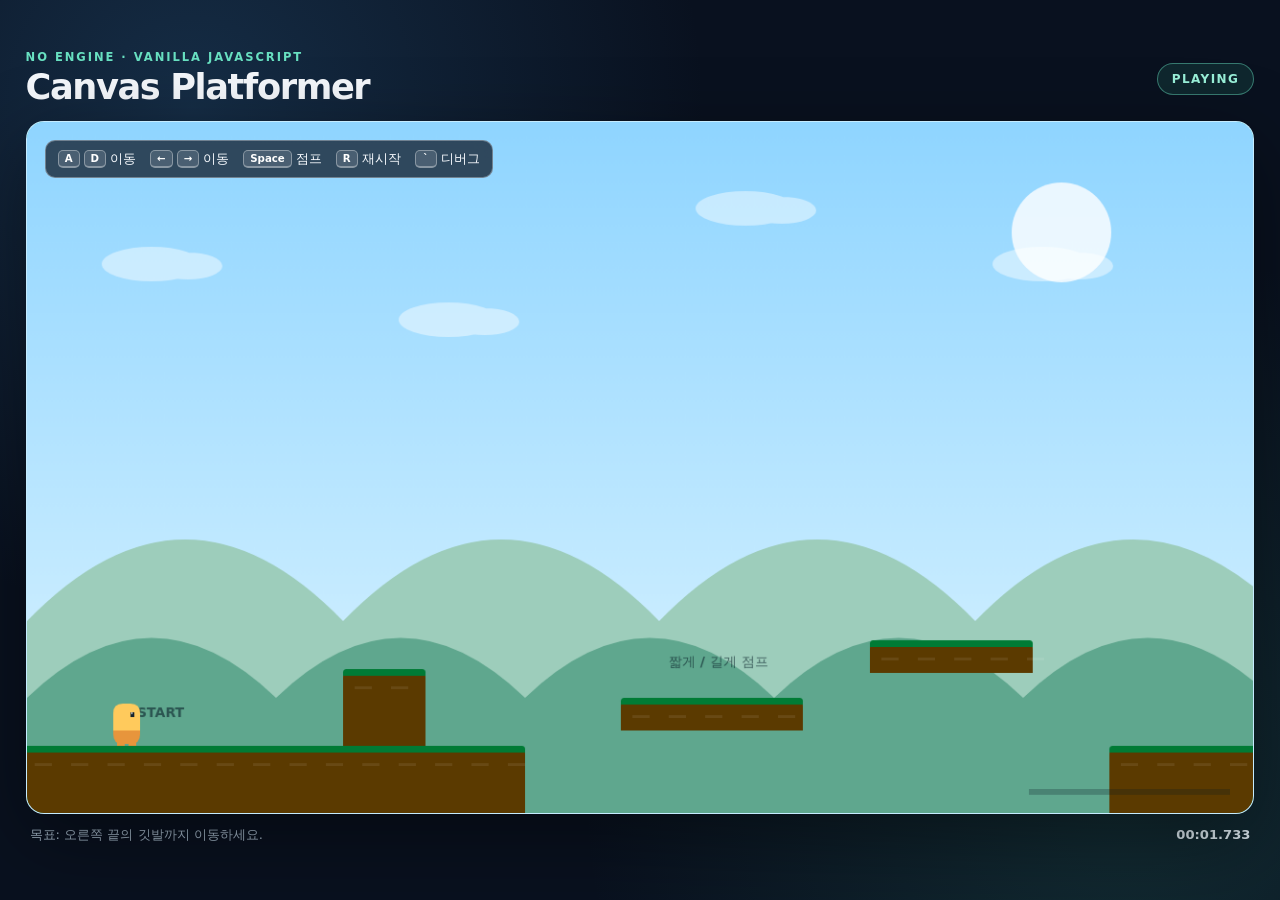
==== index.html @ e7829eac "feat:platformer MVP" ====
<!doctype html>
<html lang="ko">
  <head>
    <meta charset="UTF-8" />
    <meta name="viewport" content="width=device-width, initial-scale=1.0, viewport-fit=cover" />
    <meta
      name="description"
      content="외부 게임 엔진 없이 HTML5 Canvas와 JavaScript로 만든 2D 플랫포머 MVP"
    />
    <title>Canvas Platformer MVP</title>
    <!-- <link rel="stylesheet" href="./styles.css" />
    <script src="./src/game.js" defer></script> -->
  </head>
  <style>
    :root {
  color-scheme: dark;
  font-family:
    Inter, Pretendard, "Noto Sans KR", system-ui, -apple-system, BlinkMacSystemFont,
    "Segoe UI", sans-serif;
  background: #09111f;
  color: #f4f7fb;
  font-synthesis: none;
}

* {
  box-sizing: border-box;
}

html,
body {
  min-width: 320px;
  min-height: 100%;
  margin: 0;
}

body {
  min-height: 100vh;
  display: grid;
  place-items: center;
  overflow-x: hidden;
  overscroll-behavior: none;
  background:
    radial-gradient(circle at 15% 12%, rgb(36 79 117 / 45%), transparent 32rem),
    radial-gradient(circle at 88% 88%, rgb(47 129 113 / 24%), transparent 34rem),
    #09111f;
}

button,
kbd {
  font: inherit;
}

.page-shell {
  width: min(96vw, 1320px);
  padding: 22px 0 28px;
}

.game-header,
.game-footer {
  display: flex;
  align-items: center;
  justify-content: space-between;
  gap: 20px;
}

.game-header {
  margin-bottom: 14px;
}

.game-header h1 {
  margin: 2px 0 0;
  font-size: clamp(1.4rem, 3vw, 2.2rem);
  letter-spacing: -0.04em;
}

.eyebrow {
  margin: 0;
  color: #68e0c1;
  font-size: 0.72rem;
  font-weight: 800;
  letter-spacing: 0.17em;
}

.status-pill {
  min-width: 92px;
  padding: 8px 14px;
  border: 1px solid rgb(104 224 193 / 45%);
  border-radius: 999px;
  color: #9af1d9;
  background: rgb(31 93 83 / 30%);
  font-size: 0.75rem;
  font-weight: 800;
  text-align: center;
  letter-spacing: 0.12em;
}

.status-pill.is-clear {
  border-color: rgb(255 218 106 / 55%);
  color: #ffe88d;
  background: rgb(112 81 17 / 42%);
}

.game-frame {
  position: relative;
  overflow: hidden;
  border: 1px solid rgb(255 255 255 / 13%);
  border-radius: 18px;
  background: #bce9ff;
  box-shadow:
    0 24px 80px rgb(0 0 0 / 42%),
    0 0 0 1px rgb(104 224 193 / 8%) inset;
}

#game {
  display: block;
  width: 100%;
  height: auto;
  aspect-ratio: 16 / 9;
  outline: none;
  image-rendering: auto;
  touch-action: none;
}

#game:focus-visible {
  box-shadow: 0 0 0 3px #68e0c1 inset;
}

.instructions {
  position: absolute;
  left: 18px;
  top: 18px;
  display: flex;
  flex-wrap: wrap;
  gap: 8px 14px;
  max-width: calc(100% - 36px);
  padding: 9px 12px;
  border: 1px solid rgb(255 255 255 / 32%);
  border-radius: 10px;
  color: #f8fbff;
  background: rgb(9 17 31 / 72%);
  backdrop-filter: blur(8px);
  font-size: clamp(0.62rem, 1.2vw, 0.82rem);
  pointer-events: none;
}

.instructions span {
  display: inline-flex;
  align-items: center;
  gap: 4px;
  white-space: nowrap;
}

kbd {
  min-width: 22px;
  padding: 2px 6px;
  border: 1px solid rgb(255 255 255 / 35%);
  border-bottom-width: 2px;
  border-radius: 5px;
  color: #fff;
  background: rgb(255 255 255 / 13%);
  font-size: 0.78em;
  font-weight: 800;
  text-align: center;
}

.debug-panel {
  position: absolute;
  right: 16px;
  top: 16px;
  min-width: 220px;
  margin: 0;
  padding: 12px;
  border: 1px solid rgb(104 224 193 / 42%);
  border-radius: 9px;
  color: #b7ffe9;
  background: rgb(5 15 24 / 82%);
  font: 12px/1.55 ui-monospace, SFMono-Regular, Consolas, monospace;
  pointer-events: none;
}

/*
 * 모바일 조작부는 기본적으로 숨긴다. 아래의 coarse pointer 미디어 쿼리에서
 * 터치 입력 장치일 때만 표시하므로 데스크톱 키보드 UI와 겹치지 않는다.
 */
.mobile-controls {
  display: none;
  position: absolute;
  inset: 0;
  z-index: 5;
  align-items: end;
  justify-content: space-between;
  padding:
    18px
    max(18px, env(safe-area-inset-right))
    max(18px, env(safe-area-inset-bottom))
    max(18px, env(safe-area-inset-left));
  pointer-events: none;
  touch-action: none;
  user-select: none;
  -webkit-user-select: none;
  -webkit-touch-callout: none;
}

/* 왼쪽과 오른쪽 버튼을 한 손으로 누를 수 있게 묶는다. */
.mobile-direction {
  display: flex;
  gap: 12px;
  pointer-events: auto;
}

/* 모든 터치 버튼이 공유하는 크기와 눌림 피드백이다. */
.touch-button {
  display: grid;
  width: clamp(56px, 14vw, 84px);
  height: clamp(56px, 14vw, 84px);
  place-items: center;
  padding: 0;
  border: 2px solid rgb(255 255 255 / 52%);
  border-radius: 50%;
  color: #fff;
  background: rgb(9 17 31 / 66%);
  box-shadow:
    0 6px 18px rgb(0 0 0 / 22%),
    0 0 0 1px rgb(255 255 255 / 10%) inset;
  font-size: clamp(1.25rem, 5vw, 2rem);
  font-weight: 900;
  line-height: 1;
  pointer-events: auto;
  touch-action: none;
  user-select: none;
  -webkit-user-select: none;
}

/* :active뿐 아니라 포인터 캡처 중에도 JavaScript가 같은 스타일을 유지한다. */
.touch-button:active,
.touch-button.is-pressed {
  border-color: #9af1d9;
  background: rgb(31 111 94 / 82%);
  transform: scale(0.92);
}

.touch-jump {
  color: #07140f;
  background: rgb(104 224 193 / 88%);
  font-size: clamp(0.72rem, 3vw, 1rem);
  letter-spacing: 0.05em;
}

/* 재시작은 오조작을 줄이기 위해 이동·점프 버튼보다 작고 위에 배치한다. */
.touch-restart {
  position: absolute;
  right: max(18px, env(safe-area-inset-right));
  top: max(18px, env(safe-area-inset-top));
  width: clamp(42px, 10vw, 58px);
  height: clamp(42px, 10vw, 58px);
  font-size: clamp(1rem, 4vw, 1.5rem);
}

.clear-screen {
  position: absolute;
  inset: 0;
  display: grid;
  place-items: center;
  padding: 24px;
  background: rgb(5 15 24 / 58%);
  backdrop-filter: blur(5px);
  z-index: 10;
}

.clear-screen[hidden] {
  display: none;
}

.clear-card {
  width: min(92%, 420px);
  padding: 30px;
  border: 1px solid rgb(255 255 255 / 24%);
  border-radius: 18px;
  background: linear-gradient(145deg, rgb(17 35 49 / 95%), rgb(9 20 34 / 95%));
  box-shadow: 0 24px 80px rgb(0 0 0 / 45%);
  text-align: center;
}

.clear-kicker {
  margin: 0;
  color: #68e0c1;
  font-size: 0.72rem;
  font-weight: 900;
  letter-spacing: 0.18em;
}

.clear-card h2 {
  margin: 8px 0 4px;
  font-size: clamp(1.8rem, 5vw, 2.8rem);
  letter-spacing: -0.04em;
}

.clear-card p {
  margin: 0 0 22px;
  color: #c6d5df;
}

.clear-card button {
  width: 100%;
  padding: 12px 18px;
  border: 0;
  border-radius: 10px;
  color: #07140f;
  background: #68e0c1;
  font-weight: 900;
  cursor: pointer;
  transition: transform 120ms ease, background 120ms ease;
}

.clear-card button:hover {
  background: #87edd3;
  transform: translateY(-1px);
}

.clear-card button:focus-visible {
  outline: 3px solid #fff;
  outline-offset: 3px;
}

.clear-card small {
  display: block;
  margin-top: 14px;
  color: #8fa6b5;
}

.game-footer {
  padding: 12px 4px 0;
  color: #9fb1c1;
  font-size: 0.82rem;
}

#run-time {
  color: #d9e6ed;
  font-variant-numeric: tabular-nums;
  font-weight: 700;
}

@media (max-width: 720px) {
  .page-shell {
    width: 100vw;
    padding: 14px 10px 18px;
  }

  .game-header {
    padding: 0 2px;
  }

  .game-frame {
    border-radius: 12px;
  }

  .instructions {
    left: 8px;
    top: 8px;
    gap: 5px 9px;
    max-width: calc(100% - 16px);
    padding: 6px 8px;
  }

  .instructions span:nth-child(2),
  .instructions span:nth-child(5) {
    display: none;
  }

  .game-footer {
    align-items: flex-start;
  }
}

/* 손가락 터치를 주 입력으로 사용하는 모바일·태블릿에서 조작 버튼을 표시한다. */
@media (hover: none), (pointer: coarse) {
  body {
    /* 모바일 주소창 변화에도 화면을 채우도록 동적 뷰포트 높이를 사용한다. */
    min-height: 100dvh;
  }

  .instructions {
    display: none;
  }

  .mobile-controls {
    display: flex;
  }

  .game-footer {
    padding-inline:
      max(4px, env(safe-area-inset-left))
      max(4px, env(safe-area-inset-right));
  }
}

/* 가로 화면 높이가 낮은 휴대폰에서는 헤더를 줄여 게임 영역을 더 확보한다. */
@media (hover: none) and (orientation: landscape) and (max-height: 560px) {
  body {
    display: block;
  }

  .page-shell {
    width: 100vw;
    padding: 4px max(6px, env(safe-area-inset-right)) 4px max(6px, env(safe-area-inset-left));
  }

  .game-header,
  .game-footer {
    display: none;
  }

  .game-frame {
    /* 화면 높이를 기준으로 16:9 너비를 계산해 Canvas가 찌그러지지 않게 한다. */
    width: min(100%, calc((100dvh - 8px) * 16 / 9));
    margin-inline: auto;
    border-radius: 10px;
  }
}

@media (prefers-reduced-motion: reduce) {
  *,
  *::before,
  *::after {
    scroll-behavior: auto !important;
    transition-duration: 0.01ms !important;
  }
}

  </style>
  <body>
    <main class="page-shell">
      <header class="game-header">
        <div>
          <p class="eyebrow">NO ENGINE · VANILLA JAVASCRIPT</p>
          <h1>Canvas Platformer</h1>
        </div>
        <div class="status-pill" id="status-pill" aria-live="polite">PLAYING</div>
      </header>

      <section class="game-frame" aria-label="2D 플랫포머 게임">
        <canvas
          id="game"
          width="1280"
          height="720"
          tabindex="0"
          aria-label="게임 화면. A와 D 또는 방향키로 이동하고 Space로 점프합니다."
        >
          이 브라우저는 Canvas를 지원하지 않습니다.
        </canvas>

        <div id="instructions" class="instructions" aria-hidden="true">
          <span><kbd>A</kbd><kbd>D</kbd> 이동</span>
          <span><kbd>←</kbd><kbd>→</kbd> 이동</span>
          <span><kbd>Space</kbd> 점프</span>
          <span><kbd>R</kbd> 재시작</span>
          <span><kbd>`</kbd> 디버그</span>
        </div>

        <pre id="debug" class="debug-panel" hidden></pre>

        <!--
          모바일 전용 터치 조작부다. 데스크톱에서는 CSS로 숨기고,
          터치 입력 장치에서만 왼쪽·오른쪽·점프·재시작 버튼을 표시한다.
        -->
        <div id="mobile-controls" class="mobile-controls" aria-label="모바일 게임 조작">
          <div class="mobile-direction" aria-label="이동 조작">
            <button
              class="touch-button touch-direction"
              type="button"
              data-action="left"
              aria-label="왼쪽으로 이동"
            >
              ←
            </button>
            <button
              class="touch-button touch-direction"
              type="button"
              data-action="right"
              aria-label="오른쪽으로 이동"
            >
              →
            </button>
          </div>

          <button
            class="touch-button touch-restart"
            type="button"
            data-action="restart"
            aria-label="스테이지 재시작"
          >
            ↻
          </button>

          <button
            class="touch-button touch-jump"
            type="button"
            data-action="jump"
            aria-label="점프"
          >
            JUMP
          </button>
        </div>

        <div id="clear-screen" class="clear-screen" hidden>
          <div class="clear-card">
            <p class="clear-kicker">STAGE COMPLETE</p>
            <h2>도착했습니다!</h2>
            <p id="clear-time">기록 00:00.000</p>
            <button id="restart-button" type="button">다시 플레이</button>
            <small><kbd>R</kbd> 키로도 재시작할 수 있습니다.</small>
          </div>
        </div>
      </section>

      <footer class="game-footer">
        <span>목표: 오른쪽 끝의 깃발까지 이동하세요.</span>
        <span id="run-time">00:00.000</span>
      </footer>
    </main>
    <script>
      "use strict";

// 선언하지 않은 변수 사용 등 실수를 조기에 찾기 위해 엄격 모드를 사용한다.

// -----------------------------------------------------------------------------
// Configuration
// -----------------------------------------------------------------------------

// Canvas 내부의 논리 해상도다. CSS가 화면에 맞게 확대·축소한다.
const VIEW_WIDTH = 1280;
const VIEW_HEIGHT = 720;

// 물리를 초당 60번 계산하기 위한 한 번의 고정 시간 간격(초)이다.
const FIXED_DT = 1 / 60;

// 탭 복귀 시 밀린 시간을 한꺼번에 처리하는 현상을 막는 최대 프레임 시간이다.
const MAX_FRAME_TIME = 0.25;

// 플레이어 조작감을 결정하는 물리 상수 모음이다. Object.freeze로 실행 중 변경을 막는다.
const PHYSICS = Object.freeze({
  maxRunSpeed: 260, // 최대 수평 속도(px/s)
  groundAcceleration: 2200, // 지상에서 이동 키를 누를 때 가속도(px/s²)
  groundDeceleration: 2600, // 지상에서 이동 키를 놓았을 때 감속도(px/s²)
  airAcceleration: 1400, // 공중에서 방향을 바꿀 때 가속도(px/s²)
  airDeceleration: 700, // 공중에서 이동 키를 놓았을 때 감속도(px/s²)
  jumpVelocity: -520, // 점프 순간의 위쪽 속도. Canvas에서 위쪽은 음수다.
  riseGravity: 1420, // 점프 키를 누른 채 상승할 때 적용할 중력(px/s²)
  fallGravity: 2100, // 낙하 중 적용할 강한 중력(px/s²)
  jumpCutGravity: 3200, // 점프 키를 일찍 놓아 낮은 점프를 만들 때의 중력
  maxFallSpeed: 900, // 지나치게 빠른 낙하와 충돌 통과를 막는 제한 속도
  coyoteTime: 0.1, // 발판을 벗어난 직후에도 점프할 수 있는 시간(초)
  jumpBufferTime: 0.12, // 착지 직전의 점프 입력을 기억하는 시간(초)
});

// Canvas에 그리는 각 요소의 색상 팔레트다.
const COLORS = Object.freeze({
  skyTop: "#8fd5ff", // 하늘 그라데이션 위쪽
  skyBottom: "#def5ff", // 하늘 그라데이션 아래쪽
  farHill: "#9dcdbb", // 멀리 있는 산
  nearHill: "#5fa78e", // 가까이 있는 산
  platform: "#5b3a00", // 발판 윗면
  platformSide: "#5b3a00", // 발판 몸체
  grass: "#007b35", // 발판 위 잔디 선
  player: "#ffca5c", // 플레이어 기본 색
  playerShade: "#e7953c", // 플레이어 그림자와 다리
  playerEye: "#16232c", // 플레이어 눈
  goal: "#ff6f7f", // 도착 깃발
  goalPole: "#f4f7fb", // 도착 깃대
});

// 코드로 작성한 단일 스테이지 데이터다. 모든 좌표는 월드 기준 픽셀이다.
const LEVEL = Object.freeze({
  width: 3420, // 카메라가 이동할 수 있는 전체 월드 너비
  height: VIEW_HEIGHT, // 현재 스테이지의 기준 높이
  spawn: Object.freeze({ x: 90, y: 606 }), // 시작 및 낙사 후 부활 위치
  deathY: 820, // 플레이어 Y 좌표가 이 값을 넘으면 낙사 처리
  goal: Object.freeze({ x: 3290, y: 510, width: 48, height: 140 }), // 클리어 판정 영역

  // 충돌 가능한 지형 목록이다. 각 항목은 축에 정렬된 사각형(AABB)이다.
  platforms: Object.freeze([
    Object.freeze({ x: -80, y: 650, width: 600, height: 120 }),
    Object.freeze({ x: 330, y: 570, width: 86, height: 80 }),
    Object.freeze({ x: 620, y: 600, width: 190, height: 34 }),
    Object.freeze({ x: 880, y: 540, width: 170, height: 34 }),
    Object.freeze({ x: 1130, y: 650, width: 470, height: 120 }),
    Object.freeze({ x: 1425, y: 560, width: 90, height: 90 }),
    Object.freeze({ x: 1680, y: 590, width: 170, height: 34 }),
    Object.freeze({ x: 1930, y: 520, width: 180, height: 34 }),
    Object.freeze({ x: 2190, y: 650, width: 440, height: 120 }),
    Object.freeze({ x: 2480, y: 560, width: 82, height: 90 }),
    Object.freeze({ x: 2710, y: 590, width: 190, height: 34 }),
    Object.freeze({ x: 2980, y: 650, width: 500, height: 120 }),
    Object.freeze({ x: 3130, y: 555, width: 110, height: 30 }),
  ]),
});

// -----------------------------------------------------------------------------
// DOM references
// -----------------------------------------------------------------------------

// 실제 게임 화면을 표시하는 Canvas 요소다.
const canvas = document.querySelector("#game");

// 사각형, 글자, 배경 등을 그릴 Canvas 2D 렌더링 컨텍스트다.
const context = canvas.getContext("2d");

// 디버그 값과 결과 UI를 갱신할 HTML 요소들이다.
const debugPanel = document.querySelector("#debug");
const clearScreen = document.querySelector("#clear-screen");
const clearTime = document.querySelector("#clear-time");
const restartButton = document.querySelector("#restart-button");
const runTime = document.querySelector("#run-time");
const statusPill = document.querySelector("#status-pill");

// 터치 기기에서 표시되는 왼쪽·오른쪽·점프·재시작 버튼의 컨테이너다.
const mobileControls = document.querySelector("#mobile-controls");

if (!context) {
  throw new Error("Canvas 2D API를 사용할 수 없습니다.");
}

// 배경 곡선과 확대된 Canvas가 부드럽게 보이도록 보간을 허용한다.
context.imageSmoothingEnabled = true;

// -----------------------------------------------------------------------------
// Utilities
// -----------------------------------------------------------------------------

/** 숫자를 minimum과 maximum 사이로 제한한다. */
function clamp(value, minimum, maximum) {
  return Math.max(minimum, Math.min(value, maximum));
}

/** 현재 값을 한 번에 maxDelta만큼 목표 값에 가까워지게 한다. */
function moveToward(current, target, maxDelta) {
  if (current < target) return Math.min(current + maxDelta, target);
  if (current > target) return Math.max(current - maxDelta, target);
  return target;
}

/** 두 값 사이를 amount(0~1) 비율로 보간한다. */
function lerp(from, to, amount) {
  return from + (to - from) * amount;
}

/** 위치와 크기를 가진 두 AABB 사각형이 겹치는지 검사한다. */
function overlaps(a, b) {
  return (
    a.x < b.x + b.width &&
    a.x + a.width > b.x &&
    a.y < b.y + b.height &&
    a.y + a.height > b.y
  );
}

/**
 * CanvasRenderingContext2D.roundRect() 없이 둥근 사각형을 채운다.
 * 오래된 모바일 브라우저에서도 동작하며, radius는 숫자 또는
 * [왼쪽 위, 오른쪽 위, 오른쪽 아래, 왼쪽 아래] 배열을 받을 수 있다.
 */
function fillRoundedRect(ctx, x, y, width, height, radius = 0) {
  const radiusValues = Array.isArray(radius)
    ? radius
    : [radius, radius, radius, radius];
  const maximumRadius = Math.min(Math.abs(width), Math.abs(height)) / 2;

  // 빠진 배열 값은 첫 번째 값을 사용하고, 사각형 크기보다 큰 반경은 제한한다.
  const topLeft = clamp(Number(radiusValues[0] ?? 0), 0, maximumRadius);
  const topRight = clamp(Number(radiusValues[1] ?? radiusValues[0] ?? 0), 0, maximumRadius);
  const bottomRight = clamp(Number(radiusValues[2] ?? radiusValues[0] ?? 0), 0, maximumRadius);
  const bottomLeft = clamp(Number(radiusValues[3] ?? radiusValues[1] ?? radiusValues[0] ?? 0), 0, maximumRadius);

  ctx.beginPath();
  ctx.moveTo(x + topLeft, y);
  ctx.lineTo(x + width - topRight, y);
  ctx.quadraticCurveTo(x + width, y, x + width, y + topRight);
  ctx.lineTo(x + width, y + height - bottomRight);
  ctx.quadraticCurveTo(x + width, y + height, x + width - bottomRight, y + height);
  ctx.lineTo(x + bottomLeft, y + height);
  ctx.quadraticCurveTo(x, y + height, x, y + height - bottomLeft);
  ctx.lineTo(x, y + topLeft);
  ctx.quadraticCurveTo(x, y, x + topLeft, y);
  ctx.closePath();
  ctx.fill();
}

/** 밀리초를 화면에 표시할 MM:SS.mmm 문자열로 바꾼다. */
function formatTime(milliseconds) {
  // 음수 시간이 UI에 표시되지 않도록 방어한다.
  const safeMilliseconds = Math.max(0, milliseconds);
  const minutes = Math.floor(safeMilliseconds / 60000);
  const seconds = Math.floor((safeMilliseconds % 60000) / 1000);
  const millis = Math.floor(safeMilliseconds % 1000);

  return `${String(minutes).padStart(2, "0")}:${String(seconds).padStart(2, "0")}.${String(millis).padStart(3, "0")}`;
}

// -----------------------------------------------------------------------------
// Input
// -----------------------------------------------------------------------------

/**
 * 브라우저 키 이벤트를 게임에서 읽기 쉬운 행동 상태로 변환한다.
 * 키 이벤트 안에서는 물리를 계산하지 않고 상태만 기록한다.
 */
class InputState {
  constructor() {
    // 키를 계속 누르고 있는 동안 true인 지속 입력이다.
    this.left = false;
    this.right = false;
    this.jump = false;

    // 한 번의 물리 업데이트에서만 true인 일회성 입력이다.
    this.jumpPressed = false;
    this.jumpReleased = false;
    this.restartPressed = false;
    this.debugPressed = false;

    // 동시에 여러 손가락을 누를 수 있도록 pointerId별 행동과 버튼을 기억한다.
    this.touchPointers = new Map();

    // 이벤트 리스너 안에서도 현재 InputState 객체를 가리키도록 this를 고정한다.
    this.onKeyDown = this.onKeyDown.bind(this);
    this.onKeyUp = this.onKeyUp.bind(this);
    this.clearHeld = this.clearHeld.bind(this);

    // 창이 포커스를 잃으면 입력이 계속 눌린 상태로 남지 않도록 blur도 감시한다.
    window.addEventListener("keydown", this.onKeyDown);
    window.addEventListener("keyup", this.onKeyUp);
    window.addEventListener("blur", this.clearHeld);

    // Pointer Events를 사용하면 터치, 펜, 마우스를 하나의 코드로 처리할 수 있다.
    this.bindTouchControls(mobileControls);
  }

  /** 모바일 조작 버튼의 Pointer Events를 현재 입력 상태에 연결한다. */
  bindTouchControls(container) {
    // 모바일 조작부가 없는 페이지에서도 키보드 입력은 계속 동작하게 한다.
    if (!container) return;

    const buttons = container.querySelectorAll("[data-action]");

    for (const button of buttons) {
      button.addEventListener("pointerdown", (event) => {
        // 손가락 이동이 페이지 스크롤이나 확대 제스처로 전달되지 않게 한다.
        event.preventDefault();

        const action = button.dataset.action;
        const pointerId = event.pointerId;

        // 버튼 밖에서 손가락을 놓아도 pointerup을 받을 수 있게 포인터를 캡처한다.
        button.setPointerCapture(pointerId);
        this.touchPointers.set(pointerId, { action, button });
        button.classList.add("is-pressed");
        button.setAttribute("aria-pressed", "true");

        if (action === "restart") {
          this.restartPressed = true;
          return;
        }

        this.setTouchAction(action, true);
      });

      // pointercancel은 전화 알림이나 시스템 제스처가 터치를 중단한 경우에도 발생한다.
      for (const eventName of ["pointerup", "pointercancel", "lostpointercapture"]) {
        button.addEventListener(eventName, (event) => {
          this.releaseTouchPointer(event.pointerId);
        });
      }

      // 길게 눌렀을 때 브라우저의 우클릭 메뉴가 열리는 것을 막는다.
      button.addEventListener("contextmenu", (event) => event.preventDefault());
    }
  }

  /** 터치 버튼의 지속 입력을 키보드 입력과 같은 left/right/jump 값에 반영한다. */
  setTouchAction(action, pressed) {
    if (action === "left") this.left = pressed;
    if (action === "right") this.right = pressed;

    if (action === "jump") {
      // 점프를 처음 누르는 순간만 jumpPressed를 true로 만들어 중복 점프를 막는다.
      if (pressed && !this.jump) this.jumpPressed = true;
      if (!pressed && this.jump) this.jumpReleased = true;
      this.jump = pressed;
    }
  }

  /** 끝난 손가락 입력을 제거하고 같은 행동을 누르는 다른 손가락이 없으면 키를 놓는다. */
  releaseTouchPointer(pointerId) {
    const pointer = this.touchPointers.get(pointerId);
    if (!pointer) return;

    this.touchPointers.delete(pointerId);

    // 같은 버튼에 다른 손가락이 남아 있으면 지속 입력과 눌림 표시를 유지한다.
    const actionStillHeld = Array.from(this.touchPointers.values())
      .some(({ action }) => action === pointer.action);
    const buttonStillHeld = Array.from(this.touchPointers.values())
      .some(({ button }) => button === pointer.button);

    if (!actionStillHeld && pointer.action !== "restart") {
      this.setTouchAction(pointer.action, false);
    }

    if (!buttonStillHeld) {
      pointer.button.classList.remove("is-pressed");
      pointer.button.setAttribute("aria-pressed", "false");
    }
  }

  /** 실제 키 코드를 게임 행동 이름으로 변환한다. */
  static actionForCode(code) {
    // 여러 키를 같은 행동에 연결할 수 있는 간단한 키 매핑 표다.
    const actions = {
      KeyA: "left",
      ArrowLeft: "left",
      KeyD: "right",
      ArrowRight: "right",
      Space: "jump",
      KeyR: "restart",
      Backquote: "debug",
    };

    return actions[code] ?? null;
  }

  /** 키를 누를 때 지속 입력과 최초 1회 입력을 기록한다. */
  onKeyDown(event) {
    const action = InputState.actionForCode(event.code);
    if (!action) return;

    // 방향키와 Space로 브라우저 페이지가 스크롤되는 것을 막는다.
    event.preventDefault();

    if (action === "left") this.left = true;
    if (action === "right") this.right = true;

    if (action === "jump") {
      if (!this.jump && !event.repeat) this.jumpPressed = true;
      this.jump = true;
    }

    if (action === "restart" && !event.repeat) this.restartPressed = true;
    if (action === "debug" && !event.repeat) this.debugPressed = true;
  }

  /** 키를 놓을 때 지속 입력을 해제한다. */
  onKeyUp(event) {
    const action = InputState.actionForCode(event.code);
    if (!action) return;

    event.preventDefault();

    if (action === "left") this.left = false;
    if (action === "right") this.right = false;

    if (action === "jump") {
      if (this.jump) this.jumpReleased = true;
      this.jump = false;
    }
  }

  /** 탭 전환 등으로 창이 비활성화되면 눌린 키 상태를 모두 해제한다. */
  clearHeld() {
    this.left = false;
    this.right = false;
    this.jump = false;
    this.jumpReleased = true;

    // 창이 비활성화되면 남아 있는 모든 터치 포인터와 버튼 표시도 함께 정리한다.
    for (const { button } of this.touchPointers.values()) {
      button.classList.remove("is-pressed");
      button.setAttribute("aria-pressed", "false");
    }
    this.touchPointers.clear();
  }

  /** 왼쪽은 -1, 정지는 0, 오른쪽은 1인 수평 입력값을 반환한다. */
  get axis() {
    return Number(this.right) - Number(this.left);
  }

  /** 한 물리 프레임에서 소비한 일회성 입력을 초기화한다. */
  finishPhysicsStep() {
    this.jumpPressed = false;
    this.jumpReleased = false;
    this.restartPressed = false;
    this.debugPressed = false;
  }
}

// -----------------------------------------------------------------------------
// Player
// -----------------------------------------------------------------------------

/** 플레이어의 물리 상태, 이동 규칙, 지형 충돌을 관리한다. */
class Player {
  constructor(spawn) {
    // 플레이어 충돌 사각형의 크기다.
    this.width = 28;
    this.height = 44;

    // 1은 오른쪽, -1은 왼쪽을 바라본다는 뜻이다.
    this.facing = 1;
    this.reset(spawn);
  }

  /** 플레이어의 위치와 이동 상태를 지정한 시작점으로 되돌린다. */
  reset(spawn) {
    // 현재 월드 위치다. x, y는 플레이어 사각형의 왼쪽 위 좌표다.
    this.x = spawn.x;
    this.y = spawn.y;

    // 현재와 이전 위치를 보간하여 부드럽게 그릴 때 사용한다.
    this.previousX = this.x;
    this.previousY = this.y;

    // 초당 이동할 픽셀 수를 나타내는 수평·수직 속도다.
    this.velocityX = 0;
    this.velocityY = 0;

    // 바닥에 닿아 있는지 나타내는 충돌 결과다.
    this.grounded = false;

    // 관대한 점프 조작을 위한 남은 허용 시간이다.
    this.coyoteTimer = 0;
    this.jumpBufferTimer = 0;

    // false이면 클리어 연출 중처럼 이동 입력과 물리 이동을 중지한다.
    this.enabled = true;
  }

  /** 현재 물리 값에서 화면 표현용 이동 상태를 계산한다. */
  get state() {
    if (!this.enabled) return "disabled";
    if (!this.grounded && this.velocityY < 0) return "jump";
    if (!this.grounded && this.velocityY >= 0) return "fall";
    if (Math.abs(this.velocityX) > 1) return "run";
    return "idle";
  }

  /** 입력을 속도로 변환하고 중력과 충돌을 적용하는 고정 물리 업데이트다. */
  update(input, platforms, dt) {
    // 렌더링 보간에 사용하도록 이동 전 위치를 보관한다.
    this.previousX = this.x;
    this.previousY = this.y;

    if (!this.enabled) {
      this.velocityX = 0;
      this.velocityY = 0;
      return;
    }

    // 점프를 조금 일찍 눌러도 다음 착지에서 실행되도록 입력을 기억한다.
    if (input.jumpPressed) {
      this.jumpBufferTimer = PHYSICS.jumpBufferTime;
    } else {
      this.jumpBufferTimer = Math.max(this.jumpBufferTimer - dt, 0);
    }

    // 마지막 접지 시점부터 잠시 동안 점프를 허용한다.
    if (this.grounded) {
      this.coyoteTimer = PHYSICS.coyoteTime;
    } else {
      this.coyoteTimer = Math.max(this.coyoteTimer - dt, 0);
    }

    // 저장된 점프 입력과 점프 가능 시간이 모두 남아 있을 때 점프한다.
    if (this.jumpBufferTimer > 0 && (this.grounded || this.coyoteTimer > 0)) {
      this.velocityY = PHYSICS.jumpVelocity;
      this.grounded = false;
      this.jumpBufferTimer = 0;
      this.coyoteTimer = 0;
    }

    // -1, 0, 1 중 하나인 수평 입력 방향이다.
    const inputAxis = input.axis;
    if (inputAxis !== 0) this.facing = inputAxis;

    // 지상/공중 여부와 입력 유무에 따라 가속 또는 감속 값을 선택한다.
    const acceleration = inputAxis === 0
      ? (this.grounded ? PHYSICS.groundDeceleration : PHYSICS.airDeceleration)
      : (this.grounded ? PHYSICS.groundAcceleration : PHYSICS.airAcceleration);

    this.velocityX = moveToward(
      this.velocityX,
      inputAxis * PHYSICS.maxRunSpeed,
      acceleration * dt,
    );

    // 상승 중 점프 키를 놓으면 더 강한 중력을 적용해 낮은 점프를 만든다.
    const gravity = this.velocityY < 0
      ? (input.jump ? PHYSICS.riseGravity : PHYSICS.jumpCutGravity)
      : PHYSICS.fallGravity;

    this.velocityY = Math.min(
      this.velocityY + gravity * dt,
      PHYSICS.maxFallSpeed,
    );

    this.moveAndCollide(platforms, dt);
  }

  /**
   * X축과 Y축을 따로 이동시킨 뒤 겹침을 되돌리는 AABB 충돌 처리다.
   * 축을 분리하면 벽 충돌과 바닥 충돌을 단순하게 구분할 수 있다.
   */
  moveAndCollide(platforms, dt) {
    // 먼저 X축으로 이동한 뒤 벽과 겹친 부분을 보정한다.
    this.x += this.velocityX * dt;

    for (const platform of platforms) {
      if (!overlaps(this, platform)) continue;

      if (this.velocityX > 0) {
        this.x = platform.x - this.width;
      } else if (this.velocityX < 0) {
        this.x = platform.x + platform.width;
      }

      this.velocityX = 0;
    }

    // 다음으로 Y축을 이동한다. 이번 프레임에 바닥 충돌이 확인되면 다시 true가 된다.
    this.grounded = false;
    this.y += this.velocityY * dt;

    for (const platform of platforms) {
      if (!overlaps(this, platform)) continue;

      if (this.velocityY > 0) {
        this.y = platform.y - this.height;
        this.grounded = true;
      } else if (this.velocityY < 0) {
        this.y = platform.y + platform.height;
      }

      this.velocityY = 0;
    }
  }
}

// -----------------------------------------------------------------------------
// Game
// -----------------------------------------------------------------------------

/**
 * 게임 전체의 진행 상태를 관리하는 중심 객체다.
 * 플레이어 업데이트, 카메라, 클리어 판정, 화면 그리기, UI 갱신을 조율한다.
 */
class Game {
  constructor(input) {
    // 키보드 이벤트를 게임 행동으로 변환해 주는 입력 객체다.
    this.input = input;

    // 현재 스테이지에서 사용하는 플레이어 객체다.
    this.player = new Player(LEVEL.spawn);

    // 월드의 어느 지점부터 화면에 표시할지 나타내는 가로 카메라 좌표다.
    this.cameraX = 0;

    // 렌더링 보간에 사용하는 직전 물리 프레임의 카메라 좌표다.
    this.previousCameraX = 0;

    // 게임 진행 상태다. 현재는 "playing"과 "cleared" 두 값을 사용한다.
    this.state = "playing";

    // 스테이지 시작 후 흐른 시간과 클리어 순간에 확정된 기록이다.
    this.elapsedMilliseconds = 0;
    this.clearMilliseconds = 0;

    // 현재 플레이에서 낙사 후 부활한 횟수다. 디버그 패널에 표시한다.
    this.respawnCount = 0;

    // 디버그 패널의 표시 여부다.
    this.debugVisible = false;

    // FPS 표시를 계산하기 위한 현재 FPS, 누적 시간, 누적 프레임 수다.
    this.fps = 0;
    this.fpsAccumulator = 0;
    this.fpsFrames = 0;

    // 생성 직후 게임 상태가 HTML UI에도 반영되도록 한다.
    this.syncUi();
  }

  /** 플레이어, 카메라, 시간, 진행 상태를 처음 상태로 되돌린다. */
  restart() {
    this.player.reset(LEVEL.spawn);
    this.cameraX = 0;
    this.previousCameraX = 0;
    this.state = "playing";
    this.elapsedMilliseconds = 0;
    this.clearMilliseconds = 0;
    this.respawnCount = 0;
    this.syncUi();

    // 결과 화면 버튼에 있던 포커스를 Canvas로 되돌려 키보드 조작을 받는다.
    canvas.focus({ preventScroll: true });
  }

  /** 낙사했을 때 플레이 기록은 유지하고 플레이어와 카메라만 시작점으로 되돌린다. */
  respawn() {
    this.player.reset(LEVEL.spawn);
    this.cameraX = 0;
    this.previousCameraX = 0;
    this.respawnCount += 1;
  }

  /** 도착점에 닿으면 조작을 잠그고 기록을 확정한 뒤 결과 화면을 표시한다. */
  complete() {
    // 이미 클리어된 상태에서 중복 실행되는 것을 막는다.
    if (this.state !== "playing") return;

    this.state = "cleared";
    this.player.enabled = false;
    this.player.velocityX = 0;
    this.player.velocityY = 0;
    this.clearMilliseconds = this.elapsedMilliseconds;
    this.syncUi();

    // 키보드 사용자도 Enter로 다시 플레이 버튼을 누를 수 있게 한다.
    restartButton.focus({ preventScroll: true });
  }

  /** 한 번의 고정 물리 프레임에서 게임 상태를 갱신한다. */
  update(dt) {
    // 백틱 입력이 들어오면 디버그 패널을 켜거나 끈다.
    if (this.input.debugPressed) {
      this.debugVisible = !this.debugVisible;
      debugPanel.hidden = !this.debugVisible;
    }

    // 재시작은 다른 물리 및 판정보다 먼저 처리한다.
    if (this.input.restartPressed) {
      this.restart();
      this.input.finishPhysicsStep();
      return;
    }

    // 이동 전 카메라 위치를 보관해 렌더링 시 중간 위치를 계산한다.
    this.previousCameraX = this.cameraX;

    if (this.state === "playing") {
      // 고정 시간 간격을 밀리초로 바꿔 플레이 기록에 누적한다.
      this.elapsedMilliseconds += dt * 1000;

      // 현재 입력과 스테이지 발판을 이용해 플레이어 물리를 갱신한다.
      this.player.update(this.input, LEVEL.platforms, dt);

      // 플레이어가 화면 아래로 떨어졌는지, 도착점에 닿았는지 확인한다.
      if (this.player.y > LEVEL.deathY) {
        this.respawn();
      } else if (overlaps(this.player, LEVEL.goal)) {
        this.complete();
      }

      // 플레이어를 화면 너비의 42% 지점에 두어 진행 방향을 더 넓게 보여준다.
      const cameraTarget = this.player.x + this.player.width / 2 - VIEW_WIDTH * 0.42;

      // 카메라가 레벨 오른쪽 끝을 넘어갈 수 있는 최대 좌표다.
      const maxCameraX = Math.max(0, LEVEL.width - VIEW_WIDTH);

      // 카메라를 목표 위치로 부드럽게 이동시키고 레벨 범위 안으로 제한한다.
      this.cameraX = clamp(
        moveToward(this.cameraX, cameraTarget, 620 * dt),
        0,
        maxCameraX,
      );
    }

    // 이번 물리 프레임에서 사용한 jumpPressed 같은 일회성 입력을 비운다.
    this.input.finishPhysicsStep();
  }

  /** 실제 렌더 프레임을 0.5초 동안 모아 화면 표시용 FPS를 계산한다. */
  updateFps(frameTime) {
    this.fpsAccumulator += frameTime;
    this.fpsFrames += 1;

    if (this.fpsAccumulator >= 0.5) {
      this.fps = Math.round(this.fpsFrames / this.fpsAccumulator);
      this.fpsAccumulator = 0;
      this.fpsFrames = 0;
    }
  }

  /**
   * 현재 게임 화면을 Canvas에 그린다.
   * alpha는 두 고정 물리 프레임 사이의 위치를 부드럽게 보간하는 비율이다.
   */
  render(alpha) {
    // 직전 위치와 현재 위치 사이를 보간해 높은 주사율에서도 움직임을 부드럽게 한다.
    const cameraX = lerp(this.previousCameraX, this.cameraX, alpha);
    const playerX = lerp(this.player.previousX, this.player.x, alpha);
    const playerY = lerp(this.player.previousY, this.player.y, alpha);

    // 뒤에서 앞으로 그려야 가려짐 순서가 자연스럽다.
    this.drawBackground(cameraX);
    this.drawLevel(cameraX);
    this.drawGoal(cameraX);
    this.drawPlayer(playerX - cameraX, playerY);
    this.drawProgress();

    // 클리어 후에는 계속 증가하는 시간 대신 확정된 기록을 표시한다.
    runTime.textContent = formatTime(
      this.state === "cleared" ? this.clearMilliseconds : this.elapsedMilliseconds,
    );

    if (this.debugVisible) this.renderDebug();
  }

  /** 하늘, 태양, 구름, 원경 산을 카메라 이동량에 맞춰 그린다. */
  drawBackground(cameraX) {
    // 화면 전체를 채우는 하늘색 세로 그라데이션이다.
    const gradient = context.createLinearGradient(0, 0, 0, VIEW_HEIGHT);
    gradient.addColorStop(0, COLORS.skyTop);
    gradient.addColorStop(1, COLORS.skyBottom);
    context.fillStyle = gradient;
    context.fillRect(0, 0, VIEW_WIDTH, VIEW_HEIGHT);

    context.fillStyle = "rgba(255,255,255,0.8)";
    context.beginPath();
    context.arc(1080, 115, 52, 0, Math.PI * 2);
    context.fill();

    // 먼 산일수록 카메라보다 느리게 이동시켜 거리감을 만든다.
    this.drawHillLayer(cameraX * 0.12, 520, 170, COLORS.farHill, 330);
    this.drawHillLayer(cameraX * 0.25, 600, 125, COLORS.nearHill, 260);

    context.fillStyle = "rgba(255,255,255,0.45)";
    // 구름은 타원 두 개를 겹쳐 그리고 화면 밖에서 반복되게 한다.
    for (let index = 0; index < 7; index += 1) {
      const cloudX = ((index * 310 - cameraX * 0.08) % 2200 + 2200) % 2200 - 180;
      const cloudY = 90 + (index % 3) * 58;
      context.beginPath();
      context.ellipse(cloudX, cloudY, 52, 18, 0, 0, Math.PI * 2);
      context.ellipse(cloudX + 38, cloudY + 2, 36, 14, 0, 0, Math.PI * 2);
      context.fill();
    }
  }

  /** 곡선을 일정 간격으로 반복해 한 겹의 산 실루엣을 그린다. */
  drawHillLayer(offset, baseline, height, color, spacing) {
    context.fillStyle = color;
    context.beginPath();
    context.moveTo(0, VIEW_HEIGHT);
    context.lineTo(0, baseline);

    // 카메라 오프셋을 반영한 첫 곡선 위치다.
    const start = -spacing - (offset % spacing);
    for (let x = start; x < VIEW_WIDTH + spacing; x += spacing) {
      context.quadraticCurveTo(
        x + spacing * 0.5,
        baseline - height,
        x + spacing,
        baseline,
      );
    }

    context.lineTo(VIEW_WIDTH, VIEW_HEIGHT);
    context.closePath();
    context.fill();
  }

  /** 충돌 지형과 스테이지 안의 안내 문구를 그린다. */
  drawLevel(cameraX) {
    for (const platform of LEVEL.platforms) {
      // 월드 X 좌표에서 카메라 좌표를 빼 Canvas 화면 좌표로 변환한다.
      const screenX = Math.round(platform.x - cameraX);

      // 발판 몸체를 먼저 어두운 색으로 채운다.
      context.fillStyle = COLORS.platformSide;
      fillRoundedRect(
        context,
        screenX,
        platform.y,
        platform.width,
        platform.height,
        [10, 10, 0, 0],
      );

      // 발판 위쪽에 짧은 그라데이션을 넣어 두께를 표현한다.
      const platformGradient = context.createLinearGradient(0, platform.y, 0, platform.y + 28);
      platformGradient.addColorStop(0, COLORS.platform);
      platformGradient.addColorStop(1, COLORS.platformSide);
      context.fillStyle = platformGradient;
      fillRoundedRect(
        context,
        screenX,
        platform.y,
        platform.width,
        Math.min(platform.height, 34),
        10,
      );

      // 실제 충돌면을 알아보기 쉽도록 가장 위에 밝은 잔디 선을 그린다.
      context.fillStyle = COLORS.grass;
      fillRoundedRect(
        context,
        screenX,
        platform.y,
        platform.width,
        7,
        [5, 5, 0, 0],
      );

      context.fillStyle = "rgba(255,255,255,0.08)";
      for (let x = 12; x < platform.width; x += 38) {
        context.fillRect(screenX + x, platform.y + 18, 18, 3);
      }
    }

    this.drawWorldLabel(115, 620, "START", cameraX);
    this.drawWorldLabel(670, 567, "짧게 / 길게 점프", cameraX);
    this.drawWorldLabel(1720, 557, "떨어져도 바로 재시작", cameraX);
    this.drawWorldLabel(3025, 617, "GOAL →", cameraX);
  }

  /** 월드 좌표에 배치된 안내 문구를 현재 카메라 기준으로 그린다. */
  drawWorldLabel(x, y, text, cameraX) {
    const screenX = x - cameraX;

    // 화면에서 멀리 벗어난 글자는 그리지 않아 불필요한 렌더링을 줄인다.
    if (screenX < -220 || screenX > VIEW_WIDTH + 220) return;

    context.save();
    context.font = "700 14px system-ui, sans-serif";
    context.textAlign = "left";
    context.fillStyle = "rgba(12, 35, 44, 0.62)";
    context.fillText(text, screenX, y);
    context.restore();
  }

  /** LEVEL.goal 충돌 영역과 같은 위치에 깃대와 깃발을 그린다. */
  drawGoal(cameraX) {
    // 깃발도 월드 좌표에서 카메라 좌표를 빼 화면 위치를 구한다.
    const screenX = LEVEL.goal.x - cameraX;

    // 충돌 영역 안쪽 8px 지점에 실제 깃대를 배치한다.
    const poleX = screenX + 8;

    context.fillStyle = COLORS.goalPole;
    context.fillRect(poleX, LEVEL.goal.y, 7, LEVEL.goal.height);

    context.fillStyle = COLORS.goal;
    context.beginPath();
    context.moveTo(poleX + 7, LEVEL.goal.y + 8);
    context.lineTo(poleX + 62, LEVEL.goal.y + 27);
    context.lineTo(poleX + 7, LEVEL.goal.y + 48);
    context.closePath();
    context.fill();

    context.fillStyle = "rgba(255,255,255,0.45)";
    context.beginPath();
    context.arc(poleX + 3.5, LEVEL.goal.y, 7, 0, Math.PI * 2);
    context.fill();
  }

  /** 플레이어를 현재 방향과 이동 상태에 맞는 단순 도형으로 그린다. */
  drawPlayer(screenX, screenY) {
    // 달리는 동안 몸체를 조금 위아래로 흔든다. 실제 충돌 위치에는 영향이 없다.
    const bob = this.player.state === "run"
      ? Math.sin(this.elapsedMilliseconds * 0.025) * 1.5
      : 0;
    // 반 픽셀 렌더링으로 흐려지지 않도록 최종 화면 좌표를 반올림한다.
    const x = Math.round(screenX);
    const y = Math.round(screenY + bob);

    // translate와 scale이 이후 렌더링에 영향을 주지 않도록 상태를 저장한다.
    context.save();

    // 플레이어 중심을 원점으로 이동하고 facing 값으로 좌우 방향을 뒤집는다.
    context.translate(x + this.player.width / 2, y + this.player.height / 2);
    context.scale(this.player.facing, 1);

    context.fillStyle = COLORS.playerShade;
    fillRoundedRect(context, -14, -18, 28, 38, 10);

    context.fillStyle = COLORS.player;
    fillRoundedRect(context, -14, -22, 28, 28, [10, 10, 0, 0]);
    

    context.fillStyle = COLORS.playerEye;
    context.fillRect(4, -13, 4, 5);

    context.fillStyle = "#ffffff";
    context.fillRect(5, -13, 1, 2);

    context.fillStyle = COLORS.playerShade;
    // 달릴 때 두 다리를 반대 방향으로 움직이는 간단한 절차적 애니메이션이다.
    const legOffset = this.player.state === "run"
      ? Math.sin(this.elapsedMilliseconds * 0.025) * 4
      : 0;
    context.fillRect(-10 + legOffset, 13, 8, 9);
    context.fillRect(2 - legOffset, 13, 8, 9);

    context.restore();
  }

  /** 시작점부터 도착점까지 진행한 비율을 화면 오른쪽 아래에 표시한다. */
  drawProgress() {
    // 진행률이 0보다 작거나 1보다 커지지 않게 제한한다.
    const progress = clamp(
      (this.player.x - LEVEL.spawn.x) / (LEVEL.goal.x - LEVEL.spawn.x),
      0,
      1,
    );
    // 진행 막대의 크기와 Canvas 안쪽 위치다.
    const width = 210;
    const x = VIEW_WIDTH - width - 24;
    const y = VIEW_HEIGHT - 25;

    context.fillStyle = "rgba(8, 24, 34, 0.25)";
    context.fillRect(x, y, width, 6);
    context.fillStyle = COLORS.goal;
    context.fillRect(x, y, width * progress, 6);
  }

  /** 플레이어 물리 상태와 FPS를 HTML 디버그 패널에 출력한다. */
  renderDebug() {
    debugPanel.textContent = [
      `state       ${this.player.state}`,
      `position    ${this.player.x.toFixed(2)}, ${this.player.y.toFixed(2)}`,
      `velocity    ${this.player.velocityX.toFixed(2)}, ${this.player.velocityY.toFixed(2)}`,
      `grounded    ${this.player.grounded}`,
      `coyote      ${this.player.coyoteTimer.toFixed(3)}`,
      `jump buffer ${this.player.jumpBufferTimer.toFixed(3)}`,
      `camera x    ${this.cameraX.toFixed(2)}`,
      `respawns    ${this.respawnCount}`,
      `fps         ${this.fps}`,
    ].join("\n");
  }

  /** 현재 게임 상태에 맞춰 클리어 화면, 상태 배지, 기록 문구를 동기화한다. */
  syncUi() {
    // 클리어 여부를 한 번 계산해 여러 UI 요소에서 함께 사용한다.
    const cleared = this.state === "cleared";
    clearScreen.hidden = !cleared;
    statusPill.textContent = cleared ? "CLEAR" : "PLAYING";
    statusPill.classList.toggle("is-clear", cleared);

    if (cleared) {
      clearTime.textContent = `기록 ${formatTime(this.clearMilliseconds)}`;
    }
  }
}

// -----------------------------------------------------------------------------
// Bootstrap and fixed timestep loop
// -----------------------------------------------------------------------------

// 브라우저 키 이벤트를 수집하는 입력 객체를 한 번만 생성한다.
const input = new InputState();

// 입력 객체를 전달해 실제 게임 인스턴스를 생성한다.
const game = new Game(input);

// 직전 렌더 프레임의 시각이다. 두 프레임 사이 실제 경과 시간을 계산한다.
let previousTime = performance.now();

// 아직 물리 업데이트에 소비하지 않은 시간을 초 단위로 누적한다.
let accumulator = 0;

/**
 * requestAnimationFrame이 호출하는 메인 루프다.
 * 렌더링은 모니터 주사율에 맞추고 물리는 FIXED_DT 간격으로 일정하게 실행한다.
 */
function frame(currentTime) {
  // 밀리초를 초로 바꾸고 긴 탭 전환으로 생긴 큰 시간 값은 제한한다.
  const frameTime = Math.min((currentTime - previousTime) / 1000, MAX_FRAME_TIME);
  previousTime = currentTime;
  accumulator += frameTime;

  game.updateFps(frameTime);

  // 쌓인 시간이 고정 간격보다 큰 동안 필요한 횟수만큼 물리를 갱신한다.
  while (accumulator >= FIXED_DT) {
    game.update(FIXED_DT);
    accumulator -= FIXED_DT;
  }

  // 남은 시간의 비율을 넘겨 직전과 현재 물리 위치 사이를 보간해 그린다.
  game.render(accumulator / FIXED_DT);

  // 다음 브라우저 화면 갱신 시 같은 함수를 다시 호출하도록 예약한다.
  requestAnimationFrame(frame);
}

// 결과 화면 버튼을 누르면 키보드 R과 같은 전체 재시작을 수행한다.
restartButton.addEventListener("click", () => game.restart());

// 게임 화면을 클릭하면 Canvas로 포커스를 되돌려 키보드 조작을 계속 받는다.
canvas.addEventListener("pointerdown", () => canvas.focus({ preventScroll: true }));

// 페이지가 열리면 Canvas에 포커스를 주고 첫 프레임을 시작한다.
canvas.focus({ preventScroll: true });
requestAnimationFrame(frame);

    </script>
  </body>
</html>
---- styles.css ----
:root {
  color-scheme: dark;
  font-family:
    Inter, Pretendard, "Noto Sans KR", system-ui, -apple-system, BlinkMacSystemFont,
    "Segoe UI", sans-serif;
  background: #09111f;
  color: #f4f7fb;
  font-synthesis: none;
}

* {
  box-sizing: border-box;
}

html,
body {
  min-width: 320px;
  min-height: 100%;
  margin: 0;
}

body {
  min-height: 100vh;
  display: grid;
  place-items: center;
  overflow-x: hidden;
  overscroll-behavior: none;
  background:
    radial-gradient(circle at 15% 12%, rgb(36 79 117 / 45%), transparent 32rem),
    radial-gradient(circle at 88% 88%, rgb(47 129 113 / 24%), transparent 34rem),
    #09111f;
}

button,
kbd {
  font: inherit;
}

.page-shell {
  width: min(96vw, 1320px);
  padding: 22px 0 28px;
}

.game-header,
.game-footer {
  display: flex;
  align-items: center;
  justify-content: space-between;
  gap: 20px;
}

.game-header {
  margin-bottom: 14px;
}

.game-header h1 {
  margin: 2px 0 0;
  font-size: clamp(1.4rem, 3vw, 2.2rem);
  letter-spacing: -0.04em;
}

.eyebrow {
  margin: 0;
  color: #68e0c1;
  font-size: 0.72rem;
  font-weight: 800;
  letter-spacing: 0.17em;
}

.status-pill {
  min-width: 92px;
  padding: 8px 14px;
  border: 1px solid rgb(104 224 193 / 45%);
  border-radius: 999px;
  color: #9af1d9;
  background: rgb(31 93 83 / 30%);
  font-size: 0.75rem;
  font-weight: 800;
  text-align: center;
  letter-spacing: 0.12em;
}

.status-pill.is-clear {
  border-color: rgb(255 218 106 / 55%);
  color: #ffe88d;
  background: rgb(112 81 17 / 42%);
}

.game-frame {
  position: relative;
  overflow: hidden;
  border: 1px solid rgb(255 255 255 / 13%);
  border-radius: 18px;
  background: #bce9ff;
  box-shadow:
    0 24px 80px rgb(0 0 0 / 42%),
    0 0 0 1px rgb(104 224 193 / 8%) inset;
}

#game {
  display: block;
  width: 100%;
  height: auto;
  aspect-ratio: 16 / 9;
  outline: none;
  image-rendering: auto;
  touch-action: none;
}

#game:focus-visible {
  box-shadow: 0 0 0 3px #68e0c1 inset;
}

.instructions {
  position: absolute;
  left: 18px;
  top: 18px;
  display: flex;
  flex-wrap: wrap;
  gap: 8px 14px;
  max-width: calc(100% - 36px);
  padding: 9px 12px;
  border: 1px solid rgb(255 255 255 / 32%);
  border-radius: 10px;
  color: #f8fbff;
  background: rgb(9 17 31 / 72%);
  backdrop-filter: blur(8px);
  font-size: clamp(0.62rem, 1.2vw, 0.82rem);
  pointer-events: none;
}

.instructions span {
  display: inline-flex;
  align-items: center;
  gap: 4px;
  white-space: nowrap;
}

kbd {
  min-width: 22px;
  padding: 2px 6px;
  border: 1px solid rgb(255 255 255 / 35%);
  border-bottom-width: 2px;
  border-radius: 5px;
  color: #fff;
  background: rgb(255 255 255 / 13%);
  font-size: 0.78em;
  font-weight: 800;
  text-align: center;
}

.debug-panel {
  position: absolute;
  right: 16px;
  top: 16px;
  min-width: 220px;
  margin: 0;
  padding: 12px;
  border: 1px solid rgb(104 224 193 / 42%);
  border-radius: 9px;
  color: #b7ffe9;
  background: rgb(5 15 24 / 82%);
  font: 12px/1.55 ui-monospace, SFMono-Regular, Consolas, monospace;
  pointer-events: none;
}

/*
 * 모바일 조작부는 기본적으로 숨긴다. 아래의 coarse pointer 미디어 쿼리에서
 * 터치 입력 장치일 때만 표시하므로 데스크톱 키보드 UI와 겹치지 않는다.
 */
.mobile-controls {
  display: none;
  position: absolute;
  inset: 0;
  z-index: 5;
  align-items: end;
  justify-content: space-between;
  padding:
    18px
    max(18px, env(safe-area-inset-right))
    max(18px, env(safe-area-inset-bottom))
    max(18px, env(safe-area-inset-left));
  pointer-events: none;
  touch-action: none;
  user-select: none;
  -webkit-user-select: none;
  -webkit-touch-callout: none;
}

/* 왼쪽과 오른쪽 버튼을 한 손으로 누를 수 있게 묶는다. */
.mobile-direction {
  display: flex;
  gap: 12px;
  pointer-events: auto;
}

/* 모든 터치 버튼이 공유하는 크기와 눌림 피드백이다. */
.touch-button {
  display: grid;
  width: clamp(56px, 14vw, 84px);
  height: clamp(56px, 14vw, 84px);
  place-items: center;
  padding: 0;
  border: 2px solid rgb(255 255 255 / 52%);
  border-radius: 50%;
  color: #fff;
  background: rgb(9 17 31 / 66%);
  box-shadow:
    0 6px 18px rgb(0 0 0 / 22%),
    0 0 0 1px rgb(255 255 255 / 10%) inset;
  font-size: clamp(1.25rem, 5vw, 2rem);
  font-weight: 900;
  line-height: 1;
  pointer-events: auto;
  touch-action: none;
  user-select: none;
  -webkit-user-select: none;
}

/* :active뿐 아니라 포인터 캡처 중에도 JavaScript가 같은 스타일을 유지한다. */
.touch-button:active,
.touch-button.is-pressed {
  border-color: #9af1d9;
  background: rgb(31 111 94 / 82%);
  transform: scale(0.92);
}

.touch-jump {
  color: #07140f;
  background: rgb(104 224 193 / 88%);
  font-size: clamp(0.72rem, 3vw, 1rem);
  letter-spacing: 0.05em;
}

/* 재시작은 오조작을 줄이기 위해 이동·점프 버튼보다 작고 위에 배치한다. */
.touch-restart {
  position: absolute;
  right: max(18px, env(safe-area-inset-right));
  top: max(18px, env(safe-area-inset-top));
  width: clamp(42px, 10vw, 58px);
  height: clamp(42px, 10vw, 58px);
  font-size: clamp(1rem, 4vw, 1.5rem);
}

.clear-screen {
  position: absolute;
  inset: 0;
  display: grid;
  place-items: center;
  padding: 24px;
  background: rgb(5 15 24 / 58%);
  backdrop-filter: blur(5px);
  z-index: 10;
}

.clear-screen[hidden] {
  display: none;
}

.clear-card {
  width: min(92%, 420px);
  padding: 30px;
  border: 1px solid rgb(255 255 255 / 24%);
  border-radius: 18px;
  background: linear-gradient(145deg, rgb(17 35 49 / 95%), rgb(9 20 34 / 95%));
  box-shadow: 0 24px 80px rgb(0 0 0 / 45%);
  text-align: center;
}

.clear-kicker {
  margin: 0;
  color: #68e0c1;
  font-size: 0.72rem;
  font-weight: 900;
  letter-spacing: 0.18em;
}

.clear-card h2 {
  margin: 8px 0 4px;
  font-size: clamp(1.8rem, 5vw, 2.8rem);
  letter-spacing: -0.04em;
}

.clear-card p {
  margin: 0 0 22px;
  color: #c6d5df;
}

.clear-card button {
  width: 100%;
  padding: 12px 18px;
  border: 0;
  border-radius: 10px;
  color: #07140f;
  background: #68e0c1;
  font-weight: 900;
  cursor: pointer;
  transition: transform 120ms ease, background 120ms ease;
}

.clear-card button:hover {
  background: #87edd3;
  transform: translateY(-1px);
}

.clear-card button:focus-visible {
  outline: 3px solid #fff;
  outline-offset: 3px;
}

.clear-card small {
  display: block;
  margin-top: 14px;
  color: #8fa6b5;
}

.game-footer {
  padding: 12px 4px 0;
  color: #9fb1c1;
  font-size: 0.82rem;
}

#run-time {
  color: #d9e6ed;
  font-variant-numeric: tabular-nums;
  font-weight: 700;
}

@media (max-width: 720px) {
  .page-shell {
    width: 100vw;
    padding: 14px 10px 18px;
  }

  .game-header {
    padding: 0 2px;
  }

  .game-frame {
    border-radius: 12px;
  }

  .instructions {
    left: 8px;
    top: 8px;
    gap: 5px 9px;
    max-width: calc(100% - 16px);
    padding: 6px 8px;
  }

  .instructions span:nth-child(2),
  .instructions span:nth-child(5) {
    display: none;
  }

  .game-footer {
    align-items: flex-start;
  }
}

/* 손가락 터치를 주 입력으로 사용하는 모바일·태블릿에서 조작 버튼을 표시한다. */
@media (hover: none), (pointer: coarse) {
  body {
    /* 모바일 주소창 변화에도 화면을 채우도록 동적 뷰포트 높이를 사용한다. */
    min-height: 100dvh;
  }

  .instructions {
    display: none;
  }

  .mobile-controls {
    display: flex;
  }

  .game-footer {
    padding-inline:
      max(4px, env(safe-area-inset-left))
      max(4px, env(safe-area-inset-right));
  }
}

/* 가로 화면 높이가 낮은 휴대폰에서는 헤더를 줄여 게임 영역을 더 확보한다. */
@media (hover: none) and (orientation: landscape) and (max-height: 560px) {
  body {
    display: block;
  }

  .page-shell {
    width: 100vw;
    padding: 4px max(6px, env(safe-area-inset-right)) 4px max(6px, env(safe-area-inset-left));
  }

  .game-header,
  .game-footer {
    display: none;
  }

  .game-frame {
    /* 화면 높이를 기준으로 16:9 너비를 계산해 Canvas가 찌그러지지 않게 한다. */
    width: min(100%, calc((100dvh - 8px) * 16 / 9));
    margin-inline: auto;
    border-radius: 10px;
  }
}

@media (prefers-reduced-motion: reduce) {
  *,
  *::before,
  *::after {
    scroll-behavior: auto !important;
    transition-duration: 0.01ms !important;
  }
}
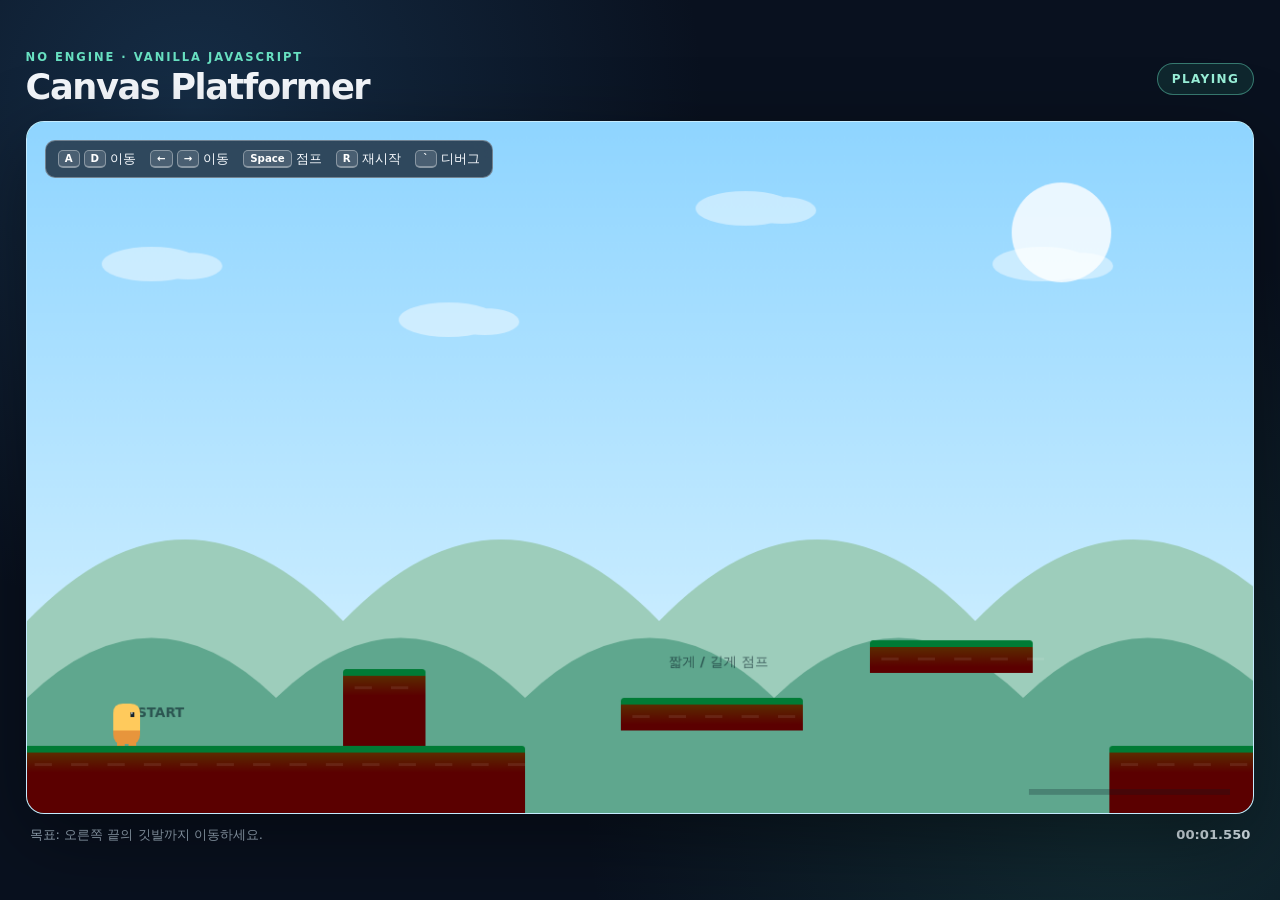
==== commit 1315cf4f: "feat:모바일 canvas 비율 수정" ====
--- a/index.html
+++ b/index.html
@@ -8,426 +8,10 @@
       content="외부 게임 엔진 없이 HTML5 Canvas와 JavaScript로 만든 2D 플랫포머 MVP"
     />
     <title>Canvas Platformer MVP</title>
-    <!-- <link rel="stylesheet" href="./styles.css" />
-    <script src="./src/game.js" defer></script> -->
+    <link rel="stylesheet" href="./styles.css" />
+    <script src="./src/game.js" defer></script>
   </head>
-  <style>
-    :root {
-  color-scheme: dark;
-  font-family:
-    Inter, Pretendard, "Noto Sans KR", system-ui, -apple-system, BlinkMacSystemFont,
-    "Segoe UI", sans-serif;
-  background: #09111f;
-  color: #f4f7fb;
-  font-synthesis: none;
-}
-
-* {
-  box-sizing: border-box;
-}
-
-html,
-body {
-  min-width: 320px;
-  min-height: 100%;
-  margin: 0;
-}
-
-body {
-  min-height: 100vh;
-  display: grid;
-  place-items: center;
-  overflow-x: hidden;
-  overscroll-behavior: none;
-  background:
-    radial-gradient(circle at 15% 12%, rgb(36 79 117 / 45%), transparent 32rem),
-    radial-gradient(circle at 88% 88%, rgb(47 129 113 / 24%), transparent 34rem),
-    #09111f;
-}
-
-button,
-kbd {
-  font: inherit;
-}
-
-.page-shell {
-  width: min(96vw, 1320px);
-  padding: 22px 0 28px;
-}
-
-.game-header,
-.game-footer {
-  display: flex;
-  align-items: center;
-  justify-content: space-between;
-  gap: 20px;
-}
-
-.game-header {
-  margin-bottom: 14px;
-}
-
-.game-header h1 {
-  margin: 2px 0 0;
-  font-size: clamp(1.4rem, 3vw, 2.2rem);
-  letter-spacing: -0.04em;
-}
-
-.eyebrow {
-  margin: 0;
-  color: #68e0c1;
-  font-size: 0.72rem;
-  font-weight: 800;
-  letter-spacing: 0.17em;
-}
-
-.status-pill {
-  min-width: 92px;
-  padding: 8px 14px;
-  border: 1px solid rgb(104 224 193 / 45%);
-  border-radius: 999px;
-  color: #9af1d9;
-  background: rgb(31 93 83 / 30%);
-  font-size: 0.75rem;
-  font-weight: 800;
-  text-align: center;
-  letter-spacing: 0.12em;
-}
-
-.status-pill.is-clear {
-  border-color: rgb(255 218 106 / 55%);
-  color: #ffe88d;
-  background: rgb(112 81 17 / 42%);
-}
-
-.game-frame {
-  position: relative;
-  overflow: hidden;
-  border: 1px solid rgb(255 255 255 / 13%);
-  border-radius: 18px;
-  background: #bce9ff;
-  box-shadow:
-    0 24px 80px rgb(0 0 0 / 42%),
-    0 0 0 1px rgb(104 224 193 / 8%) inset;
-}
-
-#game {
-  display: block;
-  width: 100%;
-  height: auto;
-  aspect-ratio: 16 / 9;
-  outline: none;
-  image-rendering: auto;
-  touch-action: none;
-}
-
-#game:focus-visible {
-  box-shadow: 0 0 0 3px #68e0c1 inset;
-}
-
-.instructions {
-  position: absolute;
-  left: 18px;
-  top: 18px;
-  display: flex;
-  flex-wrap: wrap;
-  gap: 8px 14px;
-  max-width: calc(100% - 36px);
-  padding: 9px 12px;
-  border: 1px solid rgb(255 255 255 / 32%);
-  border-radius: 10px;
-  color: #f8fbff;
-  background: rgb(9 17 31 / 72%);
-  backdrop-filter: blur(8px);
-  font-size: clamp(0.62rem, 1.2vw, 0.82rem);
-  pointer-events: none;
-}
-
-.instructions span {
-  display: inline-flex;
-  align-items: center;
-  gap: 4px;
-  white-space: nowrap;
-}
-
-kbd {
-  min-width: 22px;
-  padding: 2px 6px;
-  border: 1px solid rgb(255 255 255 / 35%);
-  border-bottom-width: 2px;
-  border-radius: 5px;
-  color: #fff;
-  background: rgb(255 255 255 / 13%);
-  font-size: 0.78em;
-  font-weight: 800;
-  text-align: center;
-}
-
-.debug-panel {
-  position: absolute;
-  right: 16px;
-  top: 16px;
-  min-width: 220px;
-  margin: 0;
-  padding: 12px;
-  border: 1px solid rgb(104 224 193 / 42%);
-  border-radius: 9px;
-  color: #b7ffe9;
-  background: rgb(5 15 24 / 82%);
-  font: 12px/1.55 ui-monospace, SFMono-Regular, Consolas, monospace;
-  pointer-events: none;
-}
-
-/*
- * 모바일 조작부는 기본적으로 숨긴다. 아래의 coarse pointer 미디어 쿼리에서
- * 터치 입력 장치일 때만 표시하므로 데스크톱 키보드 UI와 겹치지 않는다.
- */
-.mobile-controls {
-  display: none;
-  position: absolute;
-  inset: 0;
-  z-index: 5;
-  align-items: end;
-  justify-content: space-between;
-  padding:
-    18px
-    max(18px, env(safe-area-inset-right))
-    max(18px, env(safe-area-inset-bottom))
-    max(18px, env(safe-area-inset-left));
-  pointer-events: none;
-  touch-action: none;
-  user-select: none;
-  -webkit-user-select: none;
-  -webkit-touch-callout: none;
-}
-
-/* 왼쪽과 오른쪽 버튼을 한 손으로 누를 수 있게 묶는다. */
-.mobile-direction {
-  display: flex;
-  gap: 12px;
-  pointer-events: auto;
-}
-
-/* 모든 터치 버튼이 공유하는 크기와 눌림 피드백이다. */
-.touch-button {
-  display: grid;
-  width: clamp(56px, 14vw, 84px);
-  height: clamp(56px, 14vw, 84px);
-  place-items: center;
-  padding: 0;
-  border: 2px solid rgb(255 255 255 / 52%);
-  border-radius: 50%;
-  color: #fff;
-  background: rgb(9 17 31 / 66%);
-  box-shadow:
-    0 6px 18px rgb(0 0 0 / 22%),
-    0 0 0 1px rgb(255 255 255 / 10%) inset;
-  font-size: clamp(1.25rem, 5vw, 2rem);
-  font-weight: 900;
-  line-height: 1;
-  pointer-events: auto;
-  touch-action: none;
-  user-select: none;
-  -webkit-user-select: none;
-}
-
-/* :active뿐 아니라 포인터 캡처 중에도 JavaScript가 같은 스타일을 유지한다. */
-.touch-button:active,
-.touch-button.is-pressed {
-  border-color: #9af1d9;
-  background: rgb(31 111 94 / 82%);
-  transform: scale(0.92);
-}
-
-.touch-jump {
-  color: #07140f;
-  background: rgb(104 224 193 / 88%);
-  font-size: clamp(0.72rem, 3vw, 1rem);
-  letter-spacing: 0.05em;
-}
-
-/* 재시작은 오조작을 줄이기 위해 이동·점프 버튼보다 작고 위에 배치한다. */
-.touch-restart {
-  position: absolute;
-  right: max(18px, env(safe-area-inset-right));
-  top: max(18px, env(safe-area-inset-top));
-  width: clamp(42px, 10vw, 58px);
-  height: clamp(42px, 10vw, 58px);
-  font-size: clamp(1rem, 4vw, 1.5rem);
-}
-
-.clear-screen {
-  position: absolute;
-  inset: 0;
-  display: grid;
-  place-items: center;
-  padding: 24px;
-  background: rgb(5 15 24 / 58%);
-  backdrop-filter: blur(5px);
-  z-index: 10;
-}
-
-.clear-screen[hidden] {
-  display: none;
-}
-
-.clear-card {
-  width: min(92%, 420px);
-  padding: 30px;
-  border: 1px solid rgb(255 255 255 / 24%);
-  border-radius: 18px;
-  background: linear-gradient(145deg, rgb(17 35 49 / 95%), rgb(9 20 34 / 95%));
-  box-shadow: 0 24px 80px rgb(0 0 0 / 45%);
-  text-align: center;
-}
-
-.clear-kicker {
-  margin: 0;
-  color: #68e0c1;
-  font-size: 0.72rem;
-  font-weight: 900;
-  letter-spacing: 0.18em;
-}
-
-.clear-card h2 {
-  margin: 8px 0 4px;
-  font-size: clamp(1.8rem, 5vw, 2.8rem);
-  letter-spacing: -0.04em;
-}
-
-.clear-card p {
-  margin: 0 0 22px;
-  color: #c6d5df;
-}
-
-.clear-card button {
-  width: 100%;
-  padding: 12px 18px;
-  border: 0;
-  border-radius: 10px;
-  color: #07140f;
-  background: #68e0c1;
-  font-weight: 900;
-  cursor: pointer;
-  transition: transform 120ms ease, background 120ms ease;
-}
-
-.clear-card button:hover {
-  background: #87edd3;
-  transform: translateY(-1px);
-}
-
-.clear-card button:focus-visible {
-  outline: 3px solid #fff;
-  outline-offset: 3px;
-}
-
-.clear-card small {
-  display: block;
-  margin-top: 14px;
-  color: #8fa6b5;
-}
-
-.game-footer {
-  padding: 12px 4px 0;
-  color: #9fb1c1;
-  font-size: 0.82rem;
-}
-
-#run-time {
-  color: #d9e6ed;
-  font-variant-numeric: tabular-nums;
-  font-weight: 700;
-}
-
-@media (max-width: 720px) {
-  .page-shell {
-    width: 100vw;
-    padding: 14px 10px 18px;
-  }
-
-  .game-header {
-    padding: 0 2px;
-  }
-
-  .game-frame {
-    border-radius: 12px;
-  }
-
-  .instructions {
-    left: 8px;
-    top: 8px;
-    gap: 5px 9px;
-    max-width: calc(100% - 16px);
-    padding: 6px 8px;
-  }
-
-  .instructions span:nth-child(2),
-  .instructions span:nth-child(5) {
-    display: none;
-  }
-
-  .game-footer {
-    align-items: flex-start;
-  }
-}
-
-/* 손가락 터치를 주 입력으로 사용하는 모바일·태블릿에서 조작 버튼을 표시한다. */
-@media (hover: none), (pointer: coarse) {
-  body {
-    /* 모바일 주소창 변화에도 화면을 채우도록 동적 뷰포트 높이를 사용한다. */
-    min-height: 100dvh;
-  }
-
-  .instructions {
-    display: none;
-  }
-
-  .mobile-controls {
-    display: flex;
-  }
-
-  .game-footer {
-    padding-inline:
-      max(4px, env(safe-area-inset-left))
-      max(4px, env(safe-area-inset-right));
-  }
-}
-
-/* 가로 화면 높이가 낮은 휴대폰에서는 헤더를 줄여 게임 영역을 더 확보한다. */
-@media (hover: none) and (orientation: landscape) and (max-height: 560px) {
-  body {
-    display: block;
-  }
-
-  .page-shell {
-    width: 100vw;
-    padding: 4px max(6px, env(safe-area-inset-right)) 4px max(6px, env(safe-area-inset-left));
-  }
-
-  .game-header,
-  .game-footer {
-    display: none;
-  }
-
-  .game-frame {
-    /* 화면 높이를 기준으로 16:9 너비를 계산해 Canvas가 찌그러지지 않게 한다. */
-    width: min(100%, calc((100dvh - 8px) * 16 / 9));
-    margin-inline: auto;
-    border-radius: 10px;
-  }
-}
-
-@media (prefers-reduced-motion: reduce) {
-  *,
-  *::before,
-  *::after {
-    scroll-behavior: auto !important;
-    transition-duration: 0.01ms !important;
-  }
-}
-
-  </style>
+  
   <body>
     <main class="page-shell">
       <header class="game-header">
@@ -518,988 +102,6 @@
         <span id="run-time">00:00.000</span>
       </footer>
     </main>
-    <script>
-      "use strict";
-
-// 선언하지 않은 변수 사용 등 실수를 조기에 찾기 위해 엄격 모드를 사용한다.
-
-// -----------------------------------------------------------------------------
-// Configuration
-// -----------------------------------------------------------------------------
-
-// Canvas 내부의 논리 해상도다. CSS가 화면에 맞게 확대·축소한다.
-const VIEW_WIDTH = 1280;
-const VIEW_HEIGHT = 720;
-
-// 물리를 초당 60번 계산하기 위한 한 번의 고정 시간 간격(초)이다.
-const FIXED_DT = 1 / 60;
-
-// 탭 복귀 시 밀린 시간을 한꺼번에 처리하는 현상을 막는 최대 프레임 시간이다.
-const MAX_FRAME_TIME = 0.25;
-
-// 플레이어 조작감을 결정하는 물리 상수 모음이다. Object.freeze로 실행 중 변경을 막는다.
-const PHYSICS = Object.freeze({
-  maxRunSpeed: 260, // 최대 수평 속도(px/s)
-  groundAcceleration: 2200, // 지상에서 이동 키를 누를 때 가속도(px/s²)
-  groundDeceleration: 2600, // 지상에서 이동 키를 놓았을 때 감속도(px/s²)
-  airAcceleration: 1400, // 공중에서 방향을 바꿀 때 가속도(px/s²)
-  airDeceleration: 700, // 공중에서 이동 키를 놓았을 때 감속도(px/s²)
-  jumpVelocity: -520, // 점프 순간의 위쪽 속도. Canvas에서 위쪽은 음수다.
-  riseGravity: 1420, // 점프 키를 누른 채 상승할 때 적용할 중력(px/s²)
-  fallGravity: 2100, // 낙하 중 적용할 강한 중력(px/s²)
-  jumpCutGravity: 3200, // 점프 키를 일찍 놓아 낮은 점프를 만들 때의 중력
-  maxFallSpeed: 900, // 지나치게 빠른 낙하와 충돌 통과를 막는 제한 속도
-  coyoteTime: 0.1, // 발판을 벗어난 직후에도 점프할 수 있는 시간(초)
-  jumpBufferTime: 0.12, // 착지 직전의 점프 입력을 기억하는 시간(초)
-});
-
-// Canvas에 그리는 각 요소의 색상 팔레트다.
-const COLORS = Object.freeze({
-  skyTop: "#8fd5ff", // 하늘 그라데이션 위쪽
-  skyBottom: "#def5ff", // 하늘 그라데이션 아래쪽
-  farHill: "#9dcdbb", // 멀리 있는 산
-  nearHill: "#5fa78e", // 가까이 있는 산
-  platform: "#5b3a00", // 발판 윗면
-  platformSide: "#5b3a00", // 발판 몸체
-  grass: "#007b35", // 발판 위 잔디 선
-  player: "#ffca5c", // 플레이어 기본 색
-  playerShade: "#e7953c", // 플레이어 그림자와 다리
-  playerEye: "#16232c", // 플레이어 눈
-  goal: "#ff6f7f", // 도착 깃발
-  goalPole: "#f4f7fb", // 도착 깃대
-});
-
-// 코드로 작성한 단일 스테이지 데이터다. 모든 좌표는 월드 기준 픽셀이다.
-const LEVEL = Object.freeze({
-  width: 3420, // 카메라가 이동할 수 있는 전체 월드 너비
-  height: VIEW_HEIGHT, // 현재 스테이지의 기준 높이
-  spawn: Object.freeze({ x: 90, y: 606 }), // 시작 및 낙사 후 부활 위치
-  deathY: 820, // 플레이어 Y 좌표가 이 값을 넘으면 낙사 처리
-  goal: Object.freeze({ x: 3290, y: 510, width: 48, height: 140 }), // 클리어 판정 영역
-
-  // 충돌 가능한 지형 목록이다. 각 항목은 축에 정렬된 사각형(AABB)이다.
-  platforms: Object.freeze([
-    Object.freeze({ x: -80, y: 650, width: 600, height: 120 }),
-    Object.freeze({ x: 330, y: 570, width: 86, height: 80 }),
-    Object.freeze({ x: 620, y: 600, width: 190, height: 34 }),
-    Object.freeze({ x: 880, y: 540, width: 170, height: 34 }),
-    Object.freeze({ x: 1130, y: 650, width: 470, height: 120 }),
-    Object.freeze({ x: 1425, y: 560, width: 90, height: 90 }),
-    Object.freeze({ x: 1680, y: 590, width: 170, height: 34 }),
-    Object.freeze({ x: 1930, y: 520, width: 180, height: 34 }),
-    Object.freeze({ x: 2190, y: 650, width: 440, height: 120 }),
-    Object.freeze({ x: 2480, y: 560, width: 82, height: 90 }),
-    Object.freeze({ x: 2710, y: 590, width: 190, height: 34 }),
-    Object.freeze({ x: 2980, y: 650, width: 500, height: 120 }),
-    Object.freeze({ x: 3130, y: 555, width: 110, height: 30 }),
-  ]),
-});
-
-// -----------------------------------------------------------------------------
-// DOM references
-// -----------------------------------------------------------------------------
-
-// 실제 게임 화면을 표시하는 Canvas 요소다.
-const canvas = document.querySelector("#game");
-
-// 사각형, 글자, 배경 등을 그릴 Canvas 2D 렌더링 컨텍스트다.
-const context = canvas.getContext("2d");
-
-// 디버그 값과 결과 UI를 갱신할 HTML 요소들이다.
-const debugPanel = document.querySelector("#debug");
-const clearScreen = document.querySelector("#clear-screen");
-const clearTime = document.querySelector("#clear-time");
-const restartButton = document.querySelector("#restart-button");
-const runTime = document.querySelector("#run-time");
-const statusPill = document.querySelector("#status-pill");
-
-// 터치 기기에서 표시되는 왼쪽·오른쪽·점프·재시작 버튼의 컨테이너다.
-const mobileControls = document.querySelector("#mobile-controls");
-
-if (!context) {
-  throw new Error("Canvas 2D API를 사용할 수 없습니다.");
-}
-
-// 배경 곡선과 확대된 Canvas가 부드럽게 보이도록 보간을 허용한다.
-context.imageSmoothingEnabled = true;
-
-// -----------------------------------------------------------------------------
-// Utilities
-// -----------------------------------------------------------------------------
-
-/** 숫자를 minimum과 maximum 사이로 제한한다. */
-function clamp(value, minimum, maximum) {
-  return Math.max(minimum, Math.min(value, maximum));
-}
-
-/** 현재 값을 한 번에 maxDelta만큼 목표 값에 가까워지게 한다. */
-function moveToward(current, target, maxDelta) {
-  if (current < target) return Math.min(current + maxDelta, target);
-  if (current > target) return Math.max(current - maxDelta, target);
-  return target;
-}
-
-/** 두 값 사이를 amount(0~1) 비율로 보간한다. */
-function lerp(from, to, amount) {
-  return from + (to - from) * amount;
-}
-
-/** 위치와 크기를 가진 두 AABB 사각형이 겹치는지 검사한다. */
-function overlaps(a, b) {
-  return (
-    a.x < b.x + b.width &&
-    a.x + a.width > b.x &&
-    a.y < b.y + b.height &&
-    a.y + a.height > b.y
-  );
-}
-
-/**
- * CanvasRenderingContext2D.roundRect() 없이 둥근 사각형을 채운다.
- * 오래된 모바일 브라우저에서도 동작하며, radius는 숫자 또는
- * [왼쪽 위, 오른쪽 위, 오른쪽 아래, 왼쪽 아래] 배열을 받을 수 있다.
- */
-function fillRoundedRect(ctx, x, y, width, height, radius = 0) {
-  const radiusValues = Array.isArray(radius)
-    ? radius
-    : [radius, radius, radius, radius];
-  const maximumRadius = Math.min(Math.abs(width), Math.abs(height)) / 2;
-
-  // 빠진 배열 값은 첫 번째 값을 사용하고, 사각형 크기보다 큰 반경은 제한한다.
-  const topLeft = clamp(Number(radiusValues[0] ?? 0), 0, maximumRadius);
-  const topRight = clamp(Number(radiusValues[1] ?? radiusValues[0] ?? 0), 0, maximumRadius);
-  const bottomRight = clamp(Number(radiusValues[2] ?? radiusValues[0] ?? 0), 0, maximumRadius);
-  const bottomLeft = clamp(Number(radiusValues[3] ?? radiusValues[1] ?? radiusValues[0] ?? 0), 0, maximumRadius);
-
-  ctx.beginPath();
-  ctx.moveTo(x + topLeft, y);
-  ctx.lineTo(x + width - topRight, y);
-  ctx.quadraticCurveTo(x + width, y, x + width, y + topRight);
-  ctx.lineTo(x + width, y + height - bottomRight);
-  ctx.quadraticCurveTo(x + width, y + height, x + width - bottomRight, y + height);
-  ctx.lineTo(x + bottomLeft, y + height);
-  ctx.quadraticCurveTo(x, y + height, x, y + height - bottomLeft);
-  ctx.lineTo(x, y + topLeft);
-  ctx.quadraticCurveTo(x, y, x + topLeft, y);
-  ctx.closePath();
-  ctx.fill();
-}
-
-/** 밀리초를 화면에 표시할 MM:SS.mmm 문자열로 바꾼다. */
-function formatTime(milliseconds) {
-  // 음수 시간이 UI에 표시되지 않도록 방어한다.
-  const safeMilliseconds = Math.max(0, milliseconds);
-  const minutes = Math.floor(safeMilliseconds / 60000);
-  const seconds = Math.floor((safeMilliseconds % 60000) / 1000);
-  const millis = Math.floor(safeMilliseconds % 1000);
-
-  return `${String(minutes).padStart(2, "0")}:${String(seconds).padStart(2, "0")}.${String(millis).padStart(3, "0")}`;
-}
-
-// -----------------------------------------------------------------------------
-// Input
-// -----------------------------------------------------------------------------
-
-/**
- * 브라우저 키 이벤트를 게임에서 읽기 쉬운 행동 상태로 변환한다.
- * 키 이벤트 안에서는 물리를 계산하지 않고 상태만 기록한다.
- */
-class InputState {
-  constructor() {
-    // 키를 계속 누르고 있는 동안 true인 지속 입력이다.
-    this.left = false;
-    this.right = false;
-    this.jump = false;
-
-    // 한 번의 물리 업데이트에서만 true인 일회성 입력이다.
-    this.jumpPressed = false;
-    this.jumpReleased = false;
-    this.restartPressed = false;
-    this.debugPressed = false;
-
-    // 동시에 여러 손가락을 누를 수 있도록 pointerId별 행동과 버튼을 기억한다.
-    this.touchPointers = new Map();
-
-    // 이벤트 리스너 안에서도 현재 InputState 객체를 가리키도록 this를 고정한다.
-    this.onKeyDown = this.onKeyDown.bind(this);
-    this.onKeyUp = this.onKeyUp.bind(this);
-    this.clearHeld = this.clearHeld.bind(this);
-
-    // 창이 포커스를 잃으면 입력이 계속 눌린 상태로 남지 않도록 blur도 감시한다.
-    window.addEventListener("keydown", this.onKeyDown);
-    window.addEventListener("keyup", this.onKeyUp);
-    window.addEventListener("blur", this.clearHeld);
-
-    // Pointer Events를 사용하면 터치, 펜, 마우스를 하나의 코드로 처리할 수 있다.
-    this.bindTouchControls(mobileControls);
-  }
-
-  /** 모바일 조작 버튼의 Pointer Events를 현재 입력 상태에 연결한다. */
-  bindTouchControls(container) {
-    // 모바일 조작부가 없는 페이지에서도 키보드 입력은 계속 동작하게 한다.
-    if (!container) return;
-
-    const buttons = container.querySelectorAll("[data-action]");
-
-    for (const button of buttons) {
-      button.addEventListener("pointerdown", (event) => {
-        // 손가락 이동이 페이지 스크롤이나 확대 제스처로 전달되지 않게 한다.
-        event.preventDefault();
-
-        const action = button.dataset.action;
-        const pointerId = event.pointerId;
-
-        // 버튼 밖에서 손가락을 놓아도 pointerup을 받을 수 있게 포인터를 캡처한다.
-        button.setPointerCapture(pointerId);
-        this.touchPointers.set(pointerId, { action, button });
-        button.classList.add("is-pressed");
-        button.setAttribute("aria-pressed", "true");
-
-        if (action === "restart") {
-          this.restartPressed = true;
-          return;
-        }
-
-        this.setTouchAction(action, true);
-      });
-
-      // pointercancel은 전화 알림이나 시스템 제스처가 터치를 중단한 경우에도 발생한다.
-      for (const eventName of ["pointerup", "pointercancel", "lostpointercapture"]) {
-        button.addEventListener(eventName, (event) => {
-          this.releaseTouchPointer(event.pointerId);
-        });
-      }
-
-      // 길게 눌렀을 때 브라우저의 우클릭 메뉴가 열리는 것을 막는다.
-      button.addEventListener("contextmenu", (event) => event.preventDefault());
-    }
-  }
-
-  /** 터치 버튼의 지속 입력을 키보드 입력과 같은 left/right/jump 값에 반영한다. */
-  setTouchAction(action, pressed) {
-    if (action === "left") this.left = pressed;
-    if (action === "right") this.right = pressed;
-
-    if (action === "jump") {
-      // 점프를 처음 누르는 순간만 jumpPressed를 true로 만들어 중복 점프를 막는다.
-      if (pressed && !this.jump) this.jumpPressed = true;
-      if (!pressed && this.jump) this.jumpReleased = true;
-      this.jump = pressed;
-    }
-  }
-
-  /** 끝난 손가락 입력을 제거하고 같은 행동을 누르는 다른 손가락이 없으면 키를 놓는다. */
-  releaseTouchPointer(pointerId) {
-    const pointer = this.touchPointers.get(pointerId);
-    if (!pointer) return;
-
-    this.touchPointers.delete(pointerId);
-
-    // 같은 버튼에 다른 손가락이 남아 있으면 지속 입력과 눌림 표시를 유지한다.
-    const actionStillHeld = Array.from(this.touchPointers.values())
-      .some(({ action }) => action === pointer.action);
-    const buttonStillHeld = Array.from(this.touchPointers.values())
-      .some(({ button }) => button === pointer.button);
-
-    if (!actionStillHeld && pointer.action !== "restart") {
-      this.setTouchAction(pointer.action, false);
-    }
-
-    if (!buttonStillHeld) {
-      pointer.button.classList.remove("is-pressed");
-      pointer.button.setAttribute("aria-pressed", "false");
-    }
-  }
-
-  /** 실제 키 코드를 게임 행동 이름으로 변환한다. */
-  static actionForCode(code) {
-    // 여러 키를 같은 행동에 연결할 수 있는 간단한 키 매핑 표다.
-    const actions = {
-      KeyA: "left",
-      ArrowLeft: "left",
-      KeyD: "right",
-      ArrowRight: "right",
-      Space: "jump",
-      KeyR: "restart",
-      Backquote: "debug",
-    };
-
-    return actions[code] ?? null;
-  }
-
-  /** 키를 누를 때 지속 입력과 최초 1회 입력을 기록한다. */
-  onKeyDown(event) {
-    const action = InputState.actionForCode(event.code);
-    if (!action) return;
-
-    // 방향키와 Space로 브라우저 페이지가 스크롤되는 것을 막는다.
-    event.preventDefault();
-
-    if (action === "left") this.left = true;
-    if (action === "right") this.right = true;
-
-    if (action === "jump") {
-      if (!this.jump && !event.repeat) this.jumpPressed = true;
-      this.jump = true;
-    }
-
-    if (action === "restart" && !event.repeat) this.restartPressed = true;
-    if (action === "debug" && !event.repeat) this.debugPressed = true;
-  }
-
-  /** 키를 놓을 때 지속 입력을 해제한다. */
-  onKeyUp(event) {
-    const action = InputState.actionForCode(event.code);
-    if (!action) return;
-
-    event.preventDefault();
-
-    if (action === "left") this.left = false;
-    if (action === "right") this.right = false;
-
-    if (action === "jump") {
-      if (this.jump) this.jumpReleased = true;
-      this.jump = false;
-    }
-  }
-
-  /** 탭 전환 등으로 창이 비활성화되면 눌린 키 상태를 모두 해제한다. */
-  clearHeld() {
-    this.left = false;
-    this.right = false;
-    this.jump = false;
-    this.jumpReleased = true;
-
-    // 창이 비활성화되면 남아 있는 모든 터치 포인터와 버튼 표시도 함께 정리한다.
-    for (const { button } of this.touchPointers.values()) {
-      button.classList.remove("is-pressed");
-      button.setAttribute("aria-pressed", "false");
-    }
-    this.touchPointers.clear();
-  }
-
-  /** 왼쪽은 -1, 정지는 0, 오른쪽은 1인 수평 입력값을 반환한다. */
-  get axis() {
-    return Number(this.right) - Number(this.left);
-  }
-
-  /** 한 물리 프레임에서 소비한 일회성 입력을 초기화한다. */
-  finishPhysicsStep() {
-    this.jumpPressed = false;
-    this.jumpReleased = false;
-    this.restartPressed = false;
-    this.debugPressed = false;
-  }
-}
-
-// -----------------------------------------------------------------------------
-// Player
-// -----------------------------------------------------------------------------
-
-/** 플레이어의 물리 상태, 이동 규칙, 지형 충돌을 관리한다. */
-class Player {
-  constructor(spawn) {
-    // 플레이어 충돌 사각형의 크기다.
-    this.width = 28;
-    this.height = 44;
-
-    // 1은 오른쪽, -1은 왼쪽을 바라본다는 뜻이다.
-    this.facing = 1;
-    this.reset(spawn);
-  }
-
-  /** 플레이어의 위치와 이동 상태를 지정한 시작점으로 되돌린다. */
-  reset(spawn) {
-    // 현재 월드 위치다. x, y는 플레이어 사각형의 왼쪽 위 좌표다.
-    this.x = spawn.x;
-    this.y = spawn.y;
-
-    // 현재와 이전 위치를 보간하여 부드럽게 그릴 때 사용한다.
-    this.previousX = this.x;
-    this.previousY = this.y;
-
-    // 초당 이동할 픽셀 수를 나타내는 수평·수직 속도다.
-    this.velocityX = 0;
-    this.velocityY = 0;
-
-    // 바닥에 닿아 있는지 나타내는 충돌 결과다.
-    this.grounded = false;
-
-    // 관대한 점프 조작을 위한 남은 허용 시간이다.
-    this.coyoteTimer = 0;
-    this.jumpBufferTimer = 0;
-
-    // false이면 클리어 연출 중처럼 이동 입력과 물리 이동을 중지한다.
-    this.enabled = true;
-  }
-
-  /** 현재 물리 값에서 화면 표현용 이동 상태를 계산한다. */
-  get state() {
-    if (!this.enabled) return "disabled";
-    if (!this.grounded && this.velocityY < 0) return "jump";
-    if (!this.grounded && this.velocityY >= 0) return "fall";
-    if (Math.abs(this.velocityX) > 1) return "run";
-    return "idle";
-  }
-
-  /** 입력을 속도로 변환하고 중력과 충돌을 적용하는 고정 물리 업데이트다. */
-  update(input, platforms, dt) {
-    // 렌더링 보간에 사용하도록 이동 전 위치를 보관한다.
-    this.previousX = this.x;
-    this.previousY = this.y;
-
-    if (!this.enabled) {
-      this.velocityX = 0;
-      this.velocityY = 0;
-      return;
-    }
-
-    // 점프를 조금 일찍 눌러도 다음 착지에서 실행되도록 입력을 기억한다.
-    if (input.jumpPressed) {
-      this.jumpBufferTimer = PHYSICS.jumpBufferTime;
-    } else {
-      this.jumpBufferTimer = Math.max(this.jumpBufferTimer - dt, 0);
-    }
-
-    // 마지막 접지 시점부터 잠시 동안 점프를 허용한다.
-    if (this.grounded) {
-      this.coyoteTimer = PHYSICS.coyoteTime;
-    } else {
-      this.coyoteTimer = Math.max(this.coyoteTimer - dt, 0);
-    }
-
-    // 저장된 점프 입력과 점프 가능 시간이 모두 남아 있을 때 점프한다.
-    if (this.jumpBufferTimer > 0 && (this.grounded || this.coyoteTimer > 0)) {
-      this.velocityY = PHYSICS.jumpVelocity;
-      this.grounded = false;
-      this.jumpBufferTimer = 0;
-      this.coyoteTimer = 0;
-    }
-
-    // -1, 0, 1 중 하나인 수평 입력 방향이다.
-    const inputAxis = input.axis;
-    if (inputAxis !== 0) this.facing = inputAxis;
-
-    // 지상/공중 여부와 입력 유무에 따라 가속 또는 감속 값을 선택한다.
-    const acceleration = inputAxis === 0
-      ? (this.grounded ? PHYSICS.groundDeceleration : PHYSICS.airDeceleration)
-      : (this.grounded ? PHYSICS.groundAcceleration : PHYSICS.airAcceleration);
-
-    this.velocityX = moveToward(
-      this.velocityX,
-      inputAxis * PHYSICS.maxRunSpeed,
-      acceleration * dt,
-    );
-
-    // 상승 중 점프 키를 놓으면 더 강한 중력을 적용해 낮은 점프를 만든다.
-    const gravity = this.velocityY < 0
-      ? (input.jump ? PHYSICS.riseGravity : PHYSICS.jumpCutGravity)
-      : PHYSICS.fallGravity;
-
-    this.velocityY = Math.min(
-      this.velocityY + gravity * dt,
-      PHYSICS.maxFallSpeed,
-    );
-
-    this.moveAndCollide(platforms, dt);
-  }
-
-  /**
-   * X축과 Y축을 따로 이동시킨 뒤 겹침을 되돌리는 AABB 충돌 처리다.
-   * 축을 분리하면 벽 충돌과 바닥 충돌을 단순하게 구분할 수 있다.
-   */
-  moveAndCollide(platforms, dt) {
-    // 먼저 X축으로 이동한 뒤 벽과 겹친 부분을 보정한다.
-    this.x += this.velocityX * dt;
-
-    for (const platform of platforms) {
-      if (!overlaps(this, platform)) continue;
-
-      if (this.velocityX > 0) {
-        this.x = platform.x - this.width;
-      } else if (this.velocityX < 0) {
-        this.x = platform.x + platform.width;
-      }
-
-      this.velocityX = 0;
-    }
-
-    // 다음으로 Y축을 이동한다. 이번 프레임에 바닥 충돌이 확인되면 다시 true가 된다.
-    this.grounded = false;
-    this.y += this.velocityY * dt;
-
-    for (const platform of platforms) {
-      if (!overlaps(this, platform)) continue;
-
-      if (this.velocityY > 0) {
-        this.y = platform.y - this.height;
-        this.grounded = true;
-      } else if (this.velocityY < 0) {
-        this.y = platform.y + platform.height;
-      }
-
-      this.velocityY = 0;
-    }
-  }
-}
-
-// -----------------------------------------------------------------------------
-// Game
-// -----------------------------------------------------------------------------
-
-/**
- * 게임 전체의 진행 상태를 관리하는 중심 객체다.
- * 플레이어 업데이트, 카메라, 클리어 판정, 화면 그리기, UI 갱신을 조율한다.
- */
-class Game {
-  constructor(input) {
-    // 키보드 이벤트를 게임 행동으로 변환해 주는 입력 객체다.
-    this.input = input;
-
-    // 현재 스테이지에서 사용하는 플레이어 객체다.
-    this.player = new Player(LEVEL.spawn);
-
-    // 월드의 어느 지점부터 화면에 표시할지 나타내는 가로 카메라 좌표다.
-    this.cameraX = 0;
-
-    // 렌더링 보간에 사용하는 직전 물리 프레임의 카메라 좌표다.
-    this.previousCameraX = 0;
-
-    // 게임 진행 상태다. 현재는 "playing"과 "cleared" 두 값을 사용한다.
-    this.state = "playing";
-
-    // 스테이지 시작 후 흐른 시간과 클리어 순간에 확정된 기록이다.
-    this.elapsedMilliseconds = 0;
-    this.clearMilliseconds = 0;
-
-    // 현재 플레이에서 낙사 후 부활한 횟수다. 디버그 패널에 표시한다.
-    this.respawnCount = 0;
-
-    // 디버그 패널의 표시 여부다.
-    this.debugVisible = false;
-
-    // FPS 표시를 계산하기 위한 현재 FPS, 누적 시간, 누적 프레임 수다.
-    this.fps = 0;
-    this.fpsAccumulator = 0;
-    this.fpsFrames = 0;
-
-    // 생성 직후 게임 상태가 HTML UI에도 반영되도록 한다.
-    this.syncUi();
-  }
-
-  /** 플레이어, 카메라, 시간, 진행 상태를 처음 상태로 되돌린다. */
-  restart() {
-    this.player.reset(LEVEL.spawn);
-    this.cameraX = 0;
-    this.previousCameraX = 0;
-    this.state = "playing";
-    this.elapsedMilliseconds = 0;
-    this.clearMilliseconds = 0;
-    this.respawnCount = 0;
-    this.syncUi();
-
-    // 결과 화면 버튼에 있던 포커스를 Canvas로 되돌려 키보드 조작을 받는다.
-    canvas.focus({ preventScroll: true });
-  }
-
-  /** 낙사했을 때 플레이 기록은 유지하고 플레이어와 카메라만 시작점으로 되돌린다. */
-  respawn() {
-    this.player.reset(LEVEL.spawn);
-    this.cameraX = 0;
-    this.previousCameraX = 0;
-    this.respawnCount += 1;
-  }
-
-  /** 도착점에 닿으면 조작을 잠그고 기록을 확정한 뒤 결과 화면을 표시한다. */
-  complete() {
-    // 이미 클리어된 상태에서 중복 실행되는 것을 막는다.
-    if (this.state !== "playing") return;
-
-    this.state = "cleared";
-    this.player.enabled = false;
-    this.player.velocityX = 0;
-    this.player.velocityY = 0;
-    this.clearMilliseconds = this.elapsedMilliseconds;
-    this.syncUi();
-
-    // 키보드 사용자도 Enter로 다시 플레이 버튼을 누를 수 있게 한다.
-    restartButton.focus({ preventScroll: true });
-  }
-
-  /** 한 번의 고정 물리 프레임에서 게임 상태를 갱신한다. */
-  update(dt) {
-    // 백틱 입력이 들어오면 디버그 패널을 켜거나 끈다.
-    if (this.input.debugPressed) {
-      this.debugVisible = !this.debugVisible;
-      debugPanel.hidden = !this.debugVisible;
-    }
-
-    // 재시작은 다른 물리 및 판정보다 먼저 처리한다.
-    if (this.input.restartPressed) {
-      this.restart();
-      this.input.finishPhysicsStep();
-      return;
-    }
-
-    // 이동 전 카메라 위치를 보관해 렌더링 시 중간 위치를 계산한다.
-    this.previousCameraX = this.cameraX;
-
-    if (this.state === "playing") {
-      // 고정 시간 간격을 밀리초로 바꿔 플레이 기록에 누적한다.
-      this.elapsedMilliseconds += dt * 1000;
-
-      // 현재 입력과 스테이지 발판을 이용해 플레이어 물리를 갱신한다.
-      this.player.update(this.input, LEVEL.platforms, dt);
-
-      // 플레이어가 화면 아래로 떨어졌는지, 도착점에 닿았는지 확인한다.
-      if (this.player.y > LEVEL.deathY) {
-        this.respawn();
-      } else if (overlaps(this.player, LEVEL.goal)) {
-        this.complete();
-      }
-
-      // 플레이어를 화면 너비의 42% 지점에 두어 진행 방향을 더 넓게 보여준다.
-      const cameraTarget = this.player.x + this.player.width / 2 - VIEW_WIDTH * 0.42;
-
-      // 카메라가 레벨 오른쪽 끝을 넘어갈 수 있는 최대 좌표다.
-      const maxCameraX = Math.max(0, LEVEL.width - VIEW_WIDTH);
-
-      // 카메라를 목표 위치로 부드럽게 이동시키고 레벨 범위 안으로 제한한다.
-      this.cameraX = clamp(
-        moveToward(this.cameraX, cameraTarget, 620 * dt),
-        0,
-        maxCameraX,
-      );
-    }
-
-    // 이번 물리 프레임에서 사용한 jumpPressed 같은 일회성 입력을 비운다.
-    this.input.finishPhysicsStep();
-  }
-
-  /** 실제 렌더 프레임을 0.5초 동안 모아 화면 표시용 FPS를 계산한다. */
-  updateFps(frameTime) {
-    this.fpsAccumulator += frameTime;
-    this.fpsFrames += 1;
-
-    if (this.fpsAccumulator >= 0.5) {
-      this.fps = Math.round(this.fpsFrames / this.fpsAccumulator);
-      this.fpsAccumulator = 0;
-      this.fpsFrames = 0;
-    }
-  }
-
-  /**
-   * 현재 게임 화면을 Canvas에 그린다.
-   * alpha는 두 고정 물리 프레임 사이의 위치를 부드럽게 보간하는 비율이다.
-   */
-  render(alpha) {
-    // 직전 위치와 현재 위치 사이를 보간해 높은 주사율에서도 움직임을 부드럽게 한다.
-    const cameraX = lerp(this.previousCameraX, this.cameraX, alpha);
-    const playerX = lerp(this.player.previousX, this.player.x, alpha);
-    const playerY = lerp(this.player.previousY, this.player.y, alpha);
-
-    // 뒤에서 앞으로 그려야 가려짐 순서가 자연스럽다.
-    this.drawBackground(cameraX);
-    this.drawLevel(cameraX);
-    this.drawGoal(cameraX);
-    this.drawPlayer(playerX - cameraX, playerY);
-    this.drawProgress();
-
-    // 클리어 후에는 계속 증가하는 시간 대신 확정된 기록을 표시한다.
-    runTime.textContent = formatTime(
-      this.state === "cleared" ? this.clearMilliseconds : this.elapsedMilliseconds,
-    );
-
-    if (this.debugVisible) this.renderDebug();
-  }
-
-  /** 하늘, 태양, 구름, 원경 산을 카메라 이동량에 맞춰 그린다. */
-  drawBackground(cameraX) {
-    // 화면 전체를 채우는 하늘색 세로 그라데이션이다.
-    const gradient = context.createLinearGradient(0, 0, 0, VIEW_HEIGHT);
-    gradient.addColorStop(0, COLORS.skyTop);
-    gradient.addColorStop(1, COLORS.skyBottom);
-    context.fillStyle = gradient;
-    context.fillRect(0, 0, VIEW_WIDTH, VIEW_HEIGHT);
-
-    context.fillStyle = "rgba(255,255,255,0.8)";
-    context.beginPath();
-    context.arc(1080, 115, 52, 0, Math.PI * 2);
-    context.fill();
-
-    // 먼 산일수록 카메라보다 느리게 이동시켜 거리감을 만든다.
-    this.drawHillLayer(cameraX * 0.12, 520, 170, COLORS.farHill, 330);
-    this.drawHillLayer(cameraX * 0.25, 600, 125, COLORS.nearHill, 260);
-
-    context.fillStyle = "rgba(255,255,255,0.45)";
-    // 구름은 타원 두 개를 겹쳐 그리고 화면 밖에서 반복되게 한다.
-    for (let index = 0; index < 7; index += 1) {
-      const cloudX = ((index * 310 - cameraX * 0.08) % 2200 + 2200) % 2200 - 180;
-      const cloudY = 90 + (index % 3) * 58;
-      context.beginPath();
-      context.ellipse(cloudX, cloudY, 52, 18, 0, 0, Math.PI * 2);
-      context.ellipse(cloudX + 38, cloudY + 2, 36, 14, 0, 0, Math.PI * 2);
-      context.fill();
-    }
-  }
-
-  /** 곡선을 일정 간격으로 반복해 한 겹의 산 실루엣을 그린다. */
-  drawHillLayer(offset, baseline, height, color, spacing) {
-    context.fillStyle = color;
-    context.beginPath();
-    context.moveTo(0, VIEW_HEIGHT);
-    context.lineTo(0, baseline);
-
-    // 카메라 오프셋을 반영한 첫 곡선 위치다.
-    const start = -spacing - (offset % spacing);
-    for (let x = start; x < VIEW_WIDTH + spacing; x += spacing) {
-      context.quadraticCurveTo(
-        x + spacing * 0.5,
-        baseline - height,
-        x + spacing,
-        baseline,
-      );
-    }
-
-    context.lineTo(VIEW_WIDTH, VIEW_HEIGHT);
-    context.closePath();
-    context.fill();
-  }
-
-  /** 충돌 지형과 스테이지 안의 안내 문구를 그린다. */
-  drawLevel(cameraX) {
-    for (const platform of LEVEL.platforms) {
-      // 월드 X 좌표에서 카메라 좌표를 빼 Canvas 화면 좌표로 변환한다.
-      const screenX = Math.round(platform.x - cameraX);
-
-      // 발판 몸체를 먼저 어두운 색으로 채운다.
-      context.fillStyle = COLORS.platformSide;
-      fillRoundedRect(
-        context,
-        screenX,
-        platform.y,
-        platform.width,
-        platform.height,
-        [10, 10, 0, 0],
-      );
-
-      // 발판 위쪽에 짧은 그라데이션을 넣어 두께를 표현한다.
-      const platformGradient = context.createLinearGradient(0, platform.y, 0, platform.y + 28);
-      platformGradient.addColorStop(0, COLORS.platform);
-      platformGradient.addColorStop(1, COLORS.platformSide);
-      context.fillStyle = platformGradient;
-      fillRoundedRect(
-        context,
-        screenX,
-        platform.y,
-        platform.width,
-        Math.min(platform.height, 34),
-        10,
-      );
-
-      // 실제 충돌면을 알아보기 쉽도록 가장 위에 밝은 잔디 선을 그린다.
-      context.fillStyle = COLORS.grass;
-      fillRoundedRect(
-        context,
-        screenX,
-        platform.y,
-        platform.width,
-        7,
-        [5, 5, 0, 0],
-      );
-
-      context.fillStyle = "rgba(255,255,255,0.08)";
-      for (let x = 12; x < platform.width; x += 38) {
-        context.fillRect(screenX + x, platform.y + 18, 18, 3);
-      }
-    }
-
-    this.drawWorldLabel(115, 620, "START", cameraX);
-    this.drawWorldLabel(670, 567, "짧게 / 길게 점프", cameraX);
-    this.drawWorldLabel(1720, 557, "떨어져도 바로 재시작", cameraX);
-    this.drawWorldLabel(3025, 617, "GOAL →", cameraX);
-  }
-
-  /** 월드 좌표에 배치된 안내 문구를 현재 카메라 기준으로 그린다. */
-  drawWorldLabel(x, y, text, cameraX) {
-    const screenX = x - cameraX;
-
-    // 화면에서 멀리 벗어난 글자는 그리지 않아 불필요한 렌더링을 줄인다.
-    if (screenX < -220 || screenX > VIEW_WIDTH + 220) return;
-
-    context.save();
-    context.font = "700 14px system-ui, sans-serif";
-    context.textAlign = "left";
-    context.fillStyle = "rgba(12, 35, 44, 0.62)";
-    context.fillText(text, screenX, y);
-    context.restore();
-  }
-
-  /** LEVEL.goal 충돌 영역과 같은 위치에 깃대와 깃발을 그린다. */
-  drawGoal(cameraX) {
-    // 깃발도 월드 좌표에서 카메라 좌표를 빼 화면 위치를 구한다.
-    const screenX = LEVEL.goal.x - cameraX;
-
-    // 충돌 영역 안쪽 8px 지점에 실제 깃대를 배치한다.
-    const poleX = screenX + 8;
-
-    context.fillStyle = COLORS.goalPole;
-    context.fillRect(poleX, LEVEL.goal.y, 7, LEVEL.goal.height);
-
-    context.fillStyle = COLORS.goal;
-    context.beginPath();
-    context.moveTo(poleX + 7, LEVEL.goal.y + 8);
-    context.lineTo(poleX + 62, LEVEL.goal.y + 27);
-    context.lineTo(poleX + 7, LEVEL.goal.y + 48);
-    context.closePath();
-    context.fill();
-
-    context.fillStyle = "rgba(255,255,255,0.45)";
-    context.beginPath();
-    context.arc(poleX + 3.5, LEVEL.goal.y, 7, 0, Math.PI * 2);
-    context.fill();
-  }
-
-  /** 플레이어를 현재 방향과 이동 상태에 맞는 단순 도형으로 그린다. */
-  drawPlayer(screenX, screenY) {
-    // 달리는 동안 몸체를 조금 위아래로 흔든다. 실제 충돌 위치에는 영향이 없다.
-    const bob = this.player.state === "run"
-      ? Math.sin(this.elapsedMilliseconds * 0.025) * 1.5
-      : 0;
-    // 반 픽셀 렌더링으로 흐려지지 않도록 최종 화면 좌표를 반올림한다.
-    const x = Math.round(screenX);
-    const y = Math.round(screenY + bob);
-
-    // translate와 scale이 이후 렌더링에 영향을 주지 않도록 상태를 저장한다.
-    context.save();
-
-    // 플레이어 중심을 원점으로 이동하고 facing 값으로 좌우 방향을 뒤집는다.
-    context.translate(x + this.player.width / 2, y + this.player.height / 2);
-    context.scale(this.player.facing, 1);
-
-    context.fillStyle = COLORS.playerShade;
-    fillRoundedRect(context, -14, -18, 28, 38, 10);
-
-    context.fillStyle = COLORS.player;
-    fillRoundedRect(context, -14, -22, 28, 28, [10, 10, 0, 0]);
-    
-
-    context.fillStyle = COLORS.playerEye;
-    context.fillRect(4, -13, 4, 5);
-
-    context.fillStyle = "#ffffff";
-    context.fillRect(5, -13, 1, 2);
-
-    context.fillStyle = COLORS.playerShade;
-    // 달릴 때 두 다리를 반대 방향으로 움직이는 간단한 절차적 애니메이션이다.
-    const legOffset = this.player.state === "run"
-      ? Math.sin(this.elapsedMilliseconds * 0.025) * 4
-      : 0;
-    context.fillRect(-10 + legOffset, 13, 8, 9);
-    context.fillRect(2 - legOffset, 13, 8, 9);
-
-    context.restore();
-  }
-
-  /** 시작점부터 도착점까지 진행한 비율을 화면 오른쪽 아래에 표시한다. */
-  drawProgress() {
-    // 진행률이 0보다 작거나 1보다 커지지 않게 제한한다.
-    const progress = clamp(
-      (this.player.x - LEVEL.spawn.x) / (LEVEL.goal.x - LEVEL.spawn.x),
-      0,
-      1,
-    );
-    // 진행 막대의 크기와 Canvas 안쪽 위치다.
-    const width = 210;
-    const x = VIEW_WIDTH - width - 24;
-    const y = VIEW_HEIGHT - 25;
-
-    context.fillStyle = "rgba(8, 24, 34, 0.25)";
-    context.fillRect(x, y, width, 6);
-    context.fillStyle = COLORS.goal;
-    context.fillRect(x, y, width * progress, 6);
-  }
-
-  /** 플레이어 물리 상태와 FPS를 HTML 디버그 패널에 출력한다. */
-  renderDebug() {
-    debugPanel.textContent = [
-      `state       ${this.player.state}`,
-      `position    ${this.player.x.toFixed(2)}, ${this.player.y.toFixed(2)}`,
-      `velocity    ${this.player.velocityX.toFixed(2)}, ${this.player.velocityY.toFixed(2)}`,
-      `grounded    ${this.player.grounded}`,
-      `coyote      ${this.player.coyoteTimer.toFixed(3)}`,
-      `jump buffer ${this.player.jumpBufferTimer.toFixed(3)}`,
-      `camera x    ${this.cameraX.toFixed(2)}`,
-      `respawns    ${this.respawnCount}`,
-      `fps         ${this.fps}`,
-    ].join("\n");
-  }
-
-  /** 현재 게임 상태에 맞춰 클리어 화면, 상태 배지, 기록 문구를 동기화한다. */
-  syncUi() {
-    // 클리어 여부를 한 번 계산해 여러 UI 요소에서 함께 사용한다.
-    const cleared = this.state === "cleared";
-    clearScreen.hidden = !cleared;
-    statusPill.textContent = cleared ? "CLEAR" : "PLAYING";
-    statusPill.classList.toggle("is-clear", cleared);
-
-    if (cleared) {
-      clearTime.textContent = `기록 ${formatTime(this.clearMilliseconds)}`;
-    }
-  }
-}
-
-// -----------------------------------------------------------------------------
-// Bootstrap and fixed timestep loop
-// -----------------------------------------------------------------------------
-
-// 브라우저 키 이벤트를 수집하는 입력 객체를 한 번만 생성한다.
-const input = new InputState();
-
-// 입력 객체를 전달해 실제 게임 인스턴스를 생성한다.
-const game = new Game(input);
-
-// 직전 렌더 프레임의 시각이다. 두 프레임 사이 실제 경과 시간을 계산한다.
-let previousTime = performance.now();
-
-// 아직 물리 업데이트에 소비하지 않은 시간을 초 단위로 누적한다.
-let accumulator = 0;
-
-/**
- * requestAnimationFrame이 호출하는 메인 루프다.
- * 렌더링은 모니터 주사율에 맞추고 물리는 FIXED_DT 간격으로 일정하게 실행한다.
- */
-function frame(currentTime) {
-  // 밀리초를 초로 바꾸고 긴 탭 전환으로 생긴 큰 시간 값은 제한한다.
-  const frameTime = Math.min((currentTime - previousTime) / 1000, MAX_FRAME_TIME);
-  previousTime = currentTime;
-  accumulator += frameTime;
-
-  game.updateFps(frameTime);
-
-  // 쌓인 시간이 고정 간격보다 큰 동안 필요한 횟수만큼 물리를 갱신한다.
-  while (accumulator >= FIXED_DT) {
-    game.update(FIXED_DT);
-    accumulator -= FIXED_DT;
-  }
-
-  // 남은 시간의 비율을 넘겨 직전과 현재 물리 위치 사이를 보간해 그린다.
-  game.render(accumulator / FIXED_DT);
-
-  // 다음 브라우저 화면 갱신 시 같은 함수를 다시 호출하도록 예약한다.
-  requestAnimationFrame(frame);
-}
-
-// 결과 화면 버튼을 누르면 키보드 R과 같은 전체 재시작을 수행한다.
-restartButton.addEventListener("click", () => game.restart());
-
-// 게임 화면을 클릭하면 Canvas로 포커스를 되돌려 키보드 조작을 계속 받는다.
-canvas.addEventListener("pointerdown", () => canvas.focus({ preventScroll: true }));
-
-// 페이지가 열리면 Canvas에 포커스를 주고 첫 프레임을 시작한다.
-canvas.focus({ preventScroll: true });
-requestAnimationFrame(frame);
-
-    </script>
+   
   </body>
 </html>
